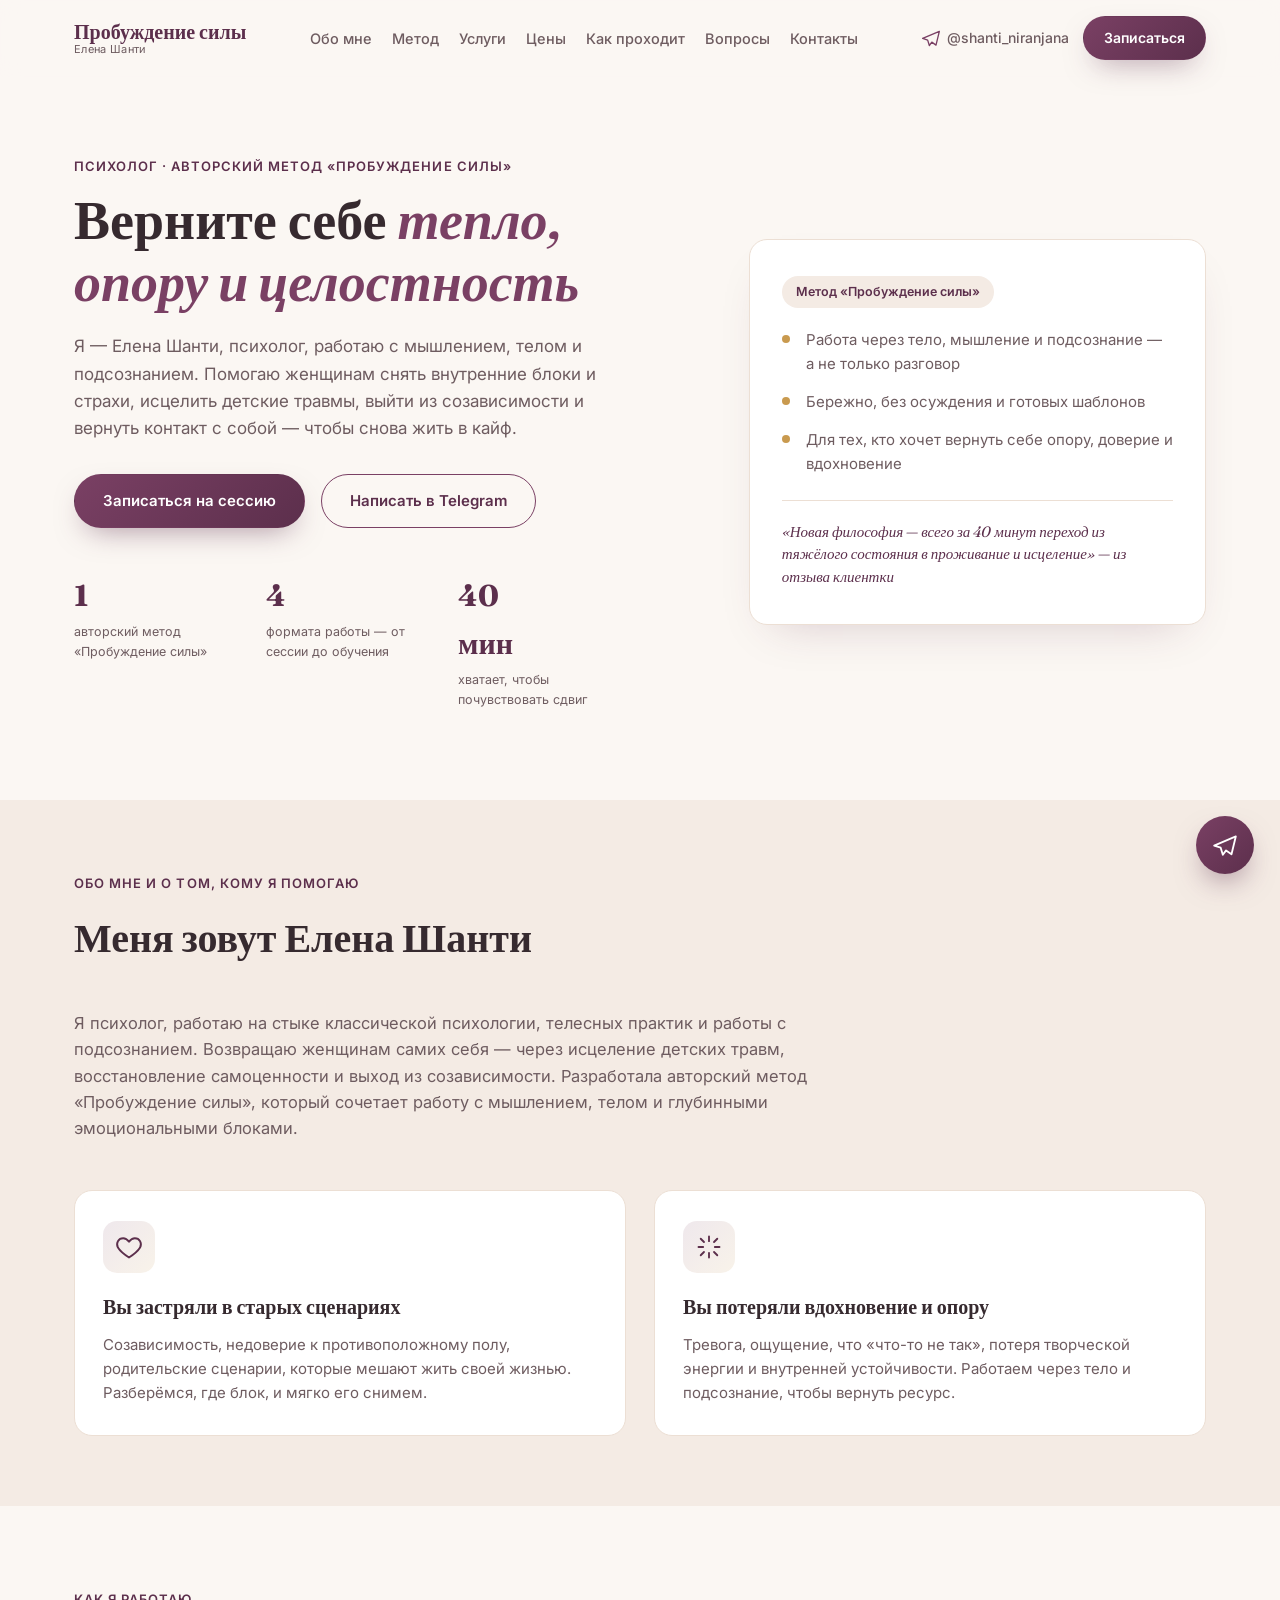
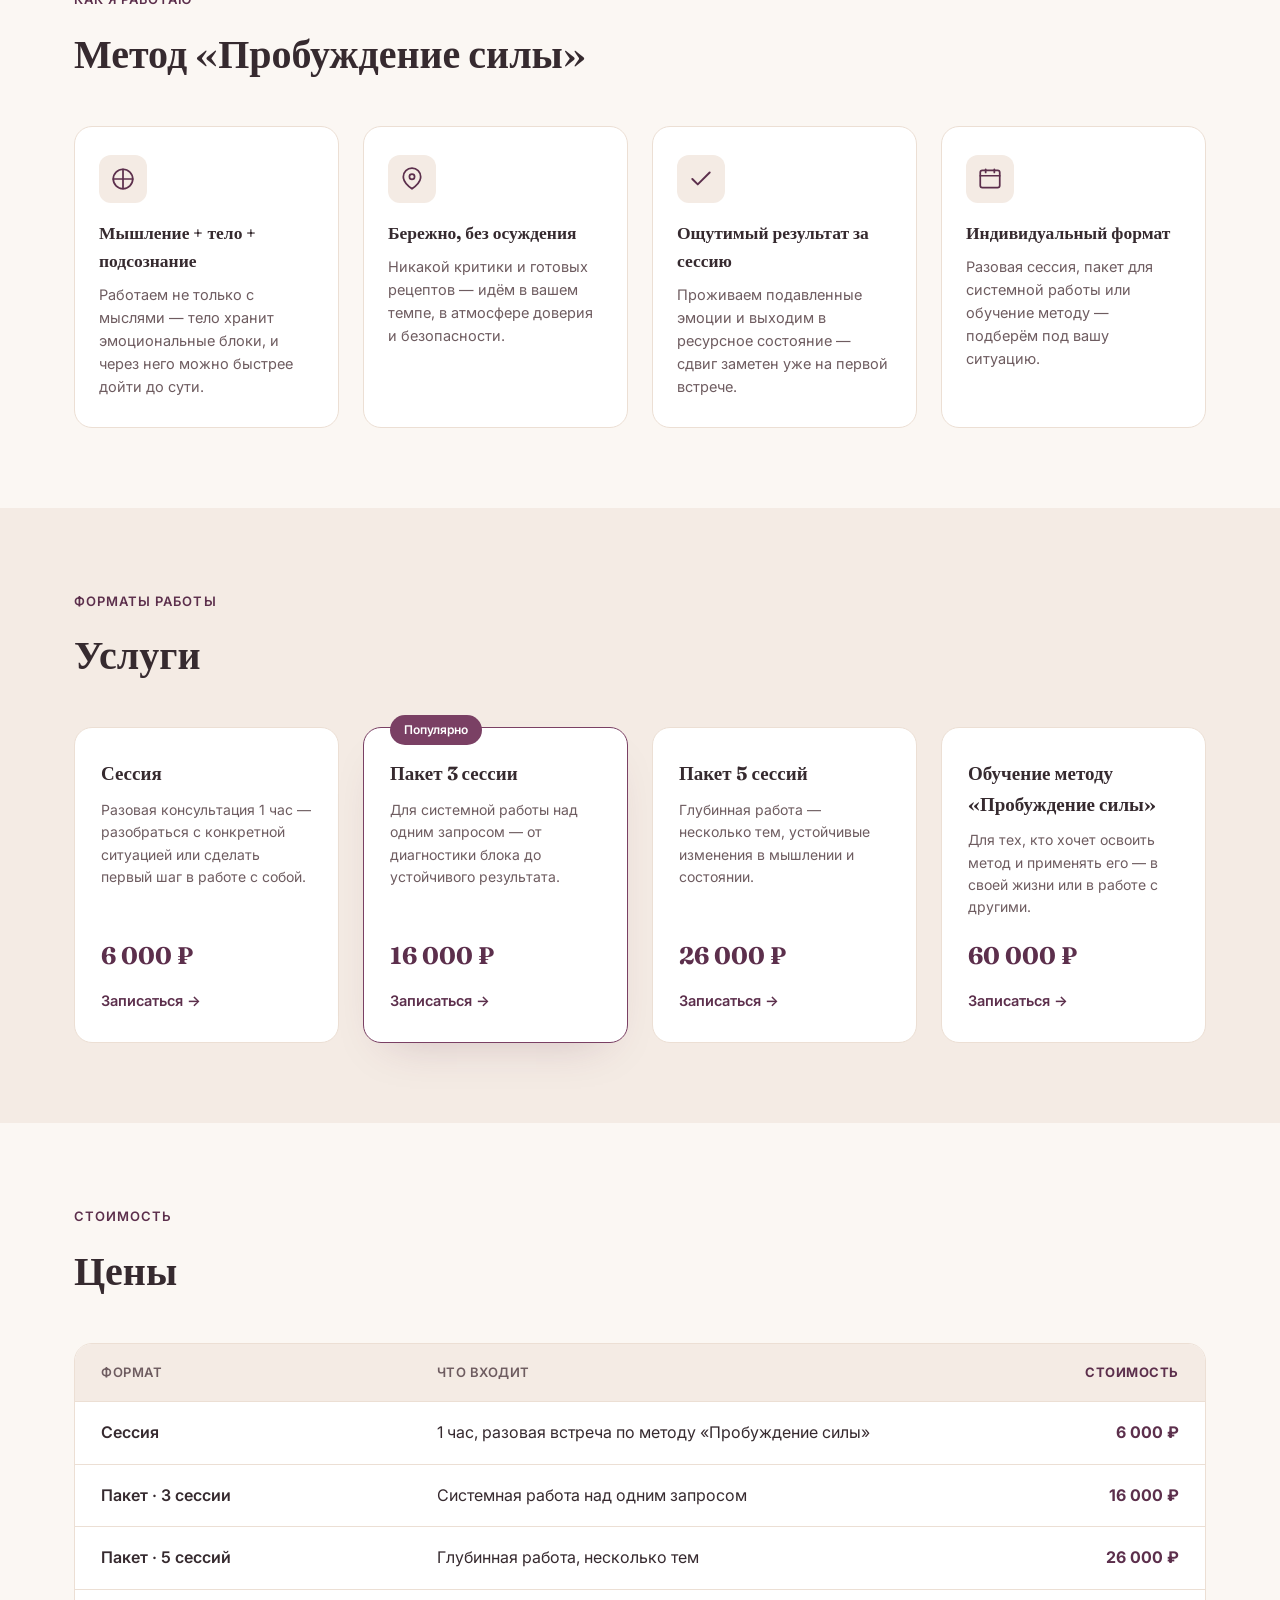
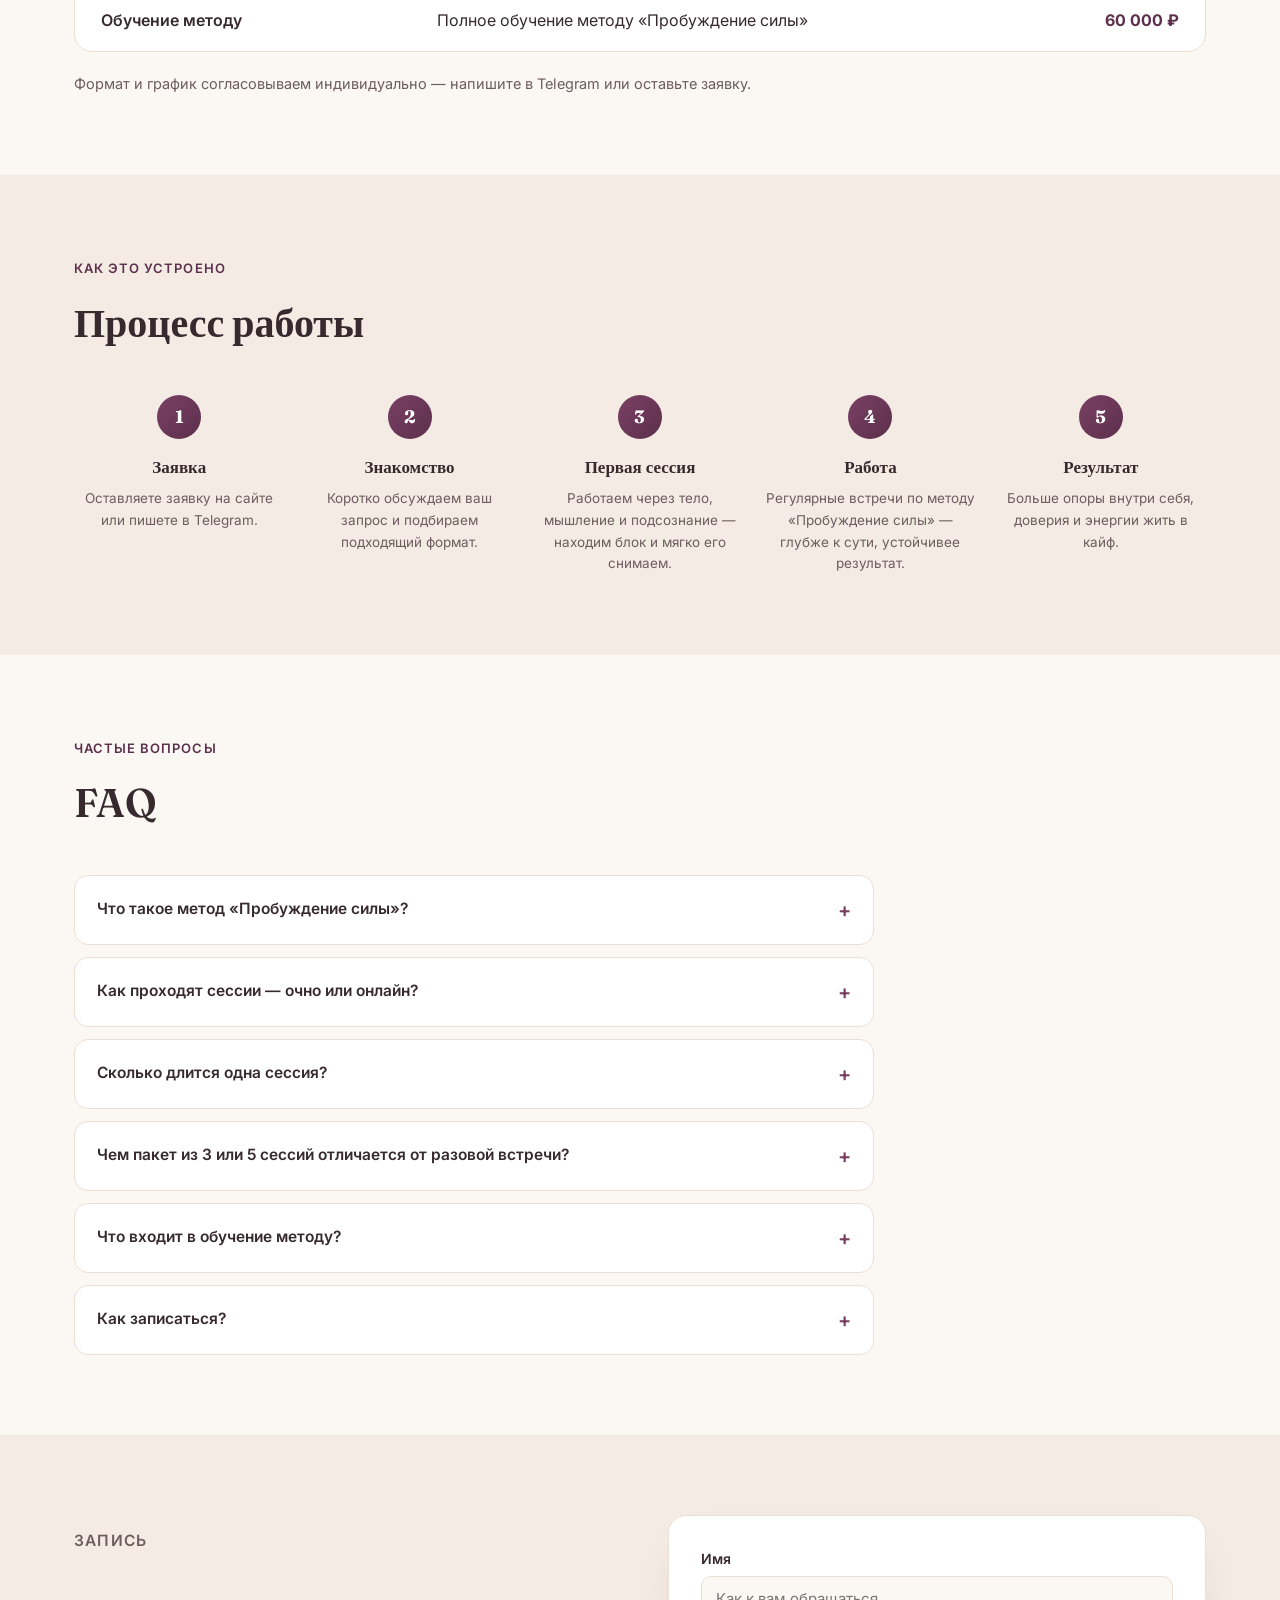
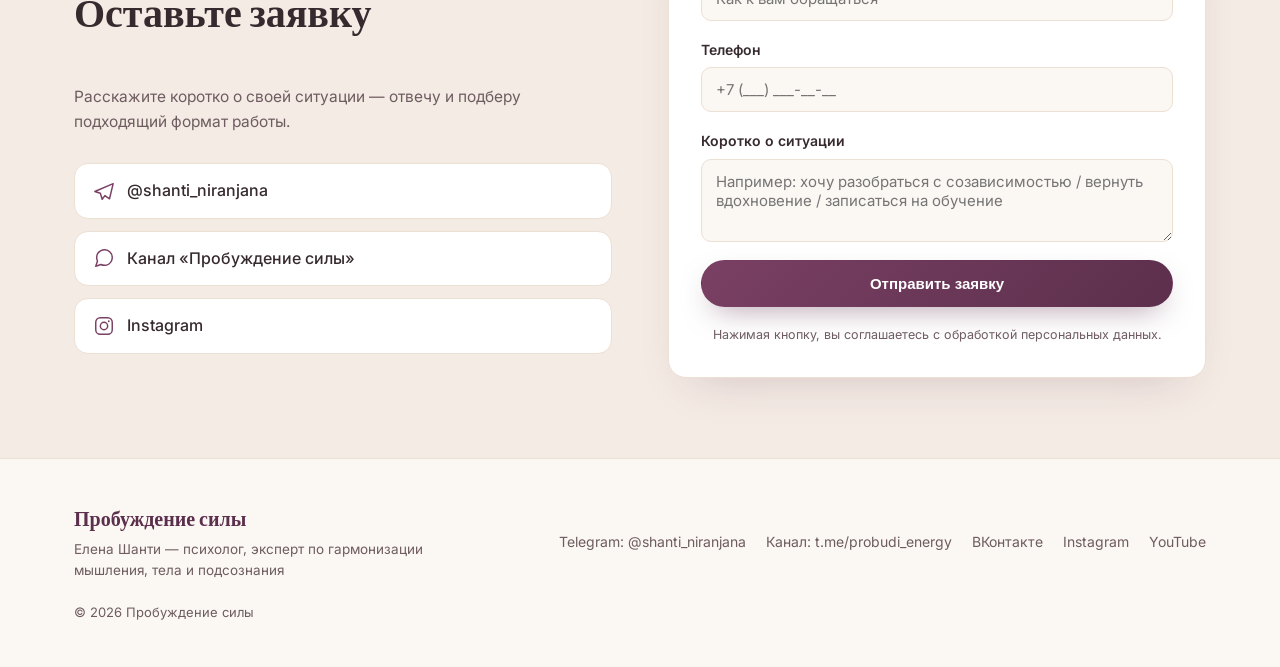
==== index.html @ c3d5b265 "init: landing for Пробуждение силы (Елена Шанти)" ====
<!DOCTYPE html>
<html lang="ru">
<head>
<meta charset="UTF-8">
<meta name="viewport" content="width=device-width, initial-scale=1.0">
<title>Пробуждение силы — Елена Шанти | Психолог</title>
<meta name="description" content="Елена Шанти — психолог, эксперт по гармонизации мышления, тела и подсознания. Авторский метод «Пробуждение силы». Помогаю женщинам вернуть себя, снять внутренние блоки и жить в кайф.">
<link rel="preconnect" href="https://fonts.googleapis.com">
<link rel="preconnect" href="https://fonts.gstatic.com" crossorigin>
<link href="https://fonts.googleapis.com/css2?family=Fraunces:opsz,wght@9..144,500;9..144,600;9..144,700&family=Inter:wght@400;500;600;700;800&display=swap" rel="stylesheet">
<link rel="stylesheet" href="styles.css">
</head>
<body>

<header class="header" id="header">
  <div class="container header__inner">
    <a href="#top" class="logo">
      <span class="logo__main">Пробуждение силы</span>
      <span class="logo__suffix">Елена Шанти</span>
    </a>
    <nav class="nav" id="nav">
      <a href="#about">Обо мне</a>
      <a href="#method">Метод</a>
      <a href="#services">Услуги</a>
      <a href="#price">Цены</a>
      <a href="#process">Как проходит</a>
      <a href="#faq">Вопросы</a>
      <a href="#contact">Контакты</a>
    </nav>
    <div class="header__actions">
      <a href="https://t.me/shanti_niranjana" target="_blank" rel="noopener" class="header__tg">
        <svg width="20" height="20" viewBox="0 0 24 24" fill="none"><path d="M22 4L2 12.5l6 2 2 6.5 3-4 5 3.5L22 4z" stroke="currentColor" stroke-width="1.6" stroke-linejoin="round"/></svg>
        <span>@shanti_niranjana</span>
      </a>
      <a href="#form" class="btn btn--primary btn--sm">Записаться</a>
    </div>
    <button class="burger" id="burger" aria-label="Меню">
      <span></span><span></span><span></span>
    </button>
  </div>
</header>

<main id="top">

  <!-- HERO -->
  <section class="hero">
    <div class="container hero__inner">
      <div class="hero__content">
        <p class="eyebrow">Психолог · авторский метод «Пробуждение силы»</p>
        <h1>Верните себе <span>тепло, опору и целостность</span></h1>
        <p class="hero__lead">Я — Елена Шанти, психолог, работаю с мышлением, телом и подсознанием. Помогаю женщинам снять внутренние блоки и страхи, исцелить детские травмы, выйти из созависимости и вернуть контакт с собой — чтобы снова жить в кайф.</p>
        <div class="hero__cta">
          <a href="#form" class="btn btn--primary">Записаться на сессию</a>
          <a href="https://t.me/shanti_niranjana" target="_blank" rel="noopener" class="btn btn--ghost">Написать в Telegram</a>
        </div>
        <div class="hero__stats">
          <div class="stat">
            <span class="stat__num">1</span>
            <span class="stat__label">авторский метод «Пробуждение силы»</span>
          </div>
          <div class="stat">
            <span class="stat__num" data-target="4">0</span>
            <span class="stat__label">формата работы — от сессии до обучения</span>
          </div>
          <div class="stat">
            <span class="stat__num">40</span><span class="stat__suffix"> мин</span>
            <span class="stat__label">хватает, чтобы почувствовать сдвиг</span>
          </div>
        </div>
      </div>
      <div class="hero__card">
        <div class="hero__card-badge">Метод «Пробуждение силы»</div>
        <ul class="hero__card-list">
          <li>Работа через тело, мышление и подсознание — а не только разговор</li>
          <li>Бережно, без осуждения и готовых шаблонов</li>
          <li>Для тех, кто хочет вернуть себе опору, доверие и вдохновение</li>
        </ul>
        <div class="hero__card-quote">«Новая философия — всего за 40 минут переход из тяжёлого состояния в проживание и исцеление» — из отзыва клиентки</div>
      </div>
    </div>
  </section>

  <!-- ОБО МНЕ -->
  <section class="about" id="about">
    <div class="container">
      <p class="section-eyebrow">Обо мне и о том, кому я помогаю</p>
      <h2 class="section-title">Меня зовут Елена Шанти</h2>
      <p class="about__text">Я психолог, работаю на стыке классической психологии, телесных практик и работы с подсознанием. Возвращаю женщинам самих себя — через исцеление детских травм, восстановление самоценности и выход из созависимости. Разработала авторский метод «Пробуждение силы», который сочетает работу с мышлением, телом и глубинными эмоциональными блоками.</p>

      <div class="audience">
        <div class="audience__card">
          <div class="audience__icon">
            <svg width="28" height="28" viewBox="0 0 24 24" fill="none"><path d="M12 21s-7-4.35-9.5-8.5C.5 8.5 3 4.5 7 4.5c2 0 3.5 1 5 3 1.5-2 3-3 5-3 4 0 6.5 4 4.5 8-2.5 4.15-9.5 8.5-9.5 8.5z" stroke="currentColor" stroke-width="1.6" stroke-linejoin="round"/></svg>
          </div>
          <h3>Вы застряли в старых сценариях</h3>
          <p>Созависимость, недоверие к противоположному полу, родительские сценарии, которые мешают жить своей жизнью. Разберёмся, где блок, и мягко его снимем.</p>
        </div>
        <div class="audience__card">
          <div class="audience__icon">
            <svg width="28" height="28" viewBox="0 0 24 24" fill="none"><path d="M12 3v4M12 17v4M4.9 4.9l2.8 2.8M16.3 16.3l2.8 2.8M3 12h4M17 12h4M4.9 19.1l2.8-2.8M16.3 7.7l2.8-2.8" stroke="currentColor" stroke-width="1.6" stroke-linecap="round"/></svg>
          </div>
          <h3>Вы потеряли вдохновение и опору</h3>
          <p>Тревога, ощущение, что «что-то не так», потеря творческой энергии и внутренней устойчивости. Работаем через тело и подсознание, чтобы вернуть ресурс.</p>
        </div>
      </div>
    </div>
  </section>

  <!-- МЕТОД -->
  <section class="principles" id="method">
    <div class="container">
      <p class="section-eyebrow">Как я работаю</p>
      <h2 class="section-title">Метод «Пробуждение силы»</h2>
      <div class="grid-4">
        <div class="principle">
          <div class="principle__icon">
            <svg width="26" height="26" viewBox="0 0 24 24" fill="none"><path d="M12 3v18M3 12h18" stroke="currentColor" stroke-width="1.6" stroke-linecap="round"/><circle cx="12" cy="12" r="9" stroke="currentColor" stroke-width="1.6"/></svg>
          </div>
          <h3>Мышление + тело + подсознание</h3>
          <p>Работаем не только с мыслями — тело хранит эмоциональные блоки, и через него можно быстрее дойти до сути.</p>
        </div>
        <div class="principle">
          <div class="principle__icon">
            <svg width="26" height="26" viewBox="0 0 24 24" fill="none"><path d="M12 21c4.97-3.4 8-7.03 8-11a8 8 0 10-16 0c0 3.97 3.03 7.6 8 11z" stroke="currentColor" stroke-width="1.6" stroke-linejoin="round"/><circle cx="12" cy="10" r="2.4" stroke="currentColor" stroke-width="1.6"/></svg>
          </div>
          <h3>Бережно, без осуждения</h3>
          <p>Никакой критики и готовых рецептов — идём в вашем темпе, в атмосфере доверия и безопасности.</p>
        </div>
        <div class="principle">
          <div class="principle__icon">
            <svg width="26" height="26" viewBox="0 0 24 24" fill="none"><path d="M4 12l5 5L20 6" stroke="currentColor" stroke-width="1.8" stroke-linecap="round" stroke-linejoin="round"/></svg>
          </div>
          <h3>Ощутимый результат за сессию</h3>
          <p>Проживаем подавленные эмоции и выходим в ресурсное состояние — сдвиг заметен уже на первой встрече.</p>
        </div>
        <div class="principle">
          <div class="principle__icon">
            <svg width="26" height="26" viewBox="0 0 24 24" fill="none"><rect x="3" y="4" width="18" height="16" rx="2" stroke="currentColor" stroke-width="1.6"/><path d="M3 9h18M8 3v3M16 3v3" stroke="currentColor" stroke-width="1.6" stroke-linecap="round"/></svg>
          </div>
          <h3>Индивидуальный формат</h3>
          <p>Разовая сессия, пакет для системной работы или обучение методу — подберём под вашу ситуацию.</p>
        </div>
      </div>
    </div>
  </section>

  <!-- УСЛУГИ -->
  <section class="services" id="services">
    <div class="container">
      <p class="section-eyebrow">Форматы работы</p>
      <h2 class="section-title">Услуги</h2>
      <div class="grid-4">
        <div class="service">
          <h3>Сессия</h3>
          <p>Разовая консультация 1 час — разобраться с конкретной ситуацией или сделать первый шаг в работе с собой.</p>
          <div class="service__price">6 000 ₽</div>
          <a href="#form" class="service__link">Записаться →</a>
        </div>
        <div class="service service--accent">
          <span class="service__badge">Популярно</span>
          <h3>Пакет 3 сессии</h3>
          <p>Для системной работы над одним запросом — от диагностики блока до устойчивого результата.</p>
          <div class="service__price">16 000 ₽</div>
          <a href="#form" class="service__link">Записаться →</a>
        </div>
        <div class="service">
          <h3>Пакет 5 сессий</h3>
          <p>Глубинная работа — несколько тем, устойчивые изменения в мышлении и состоянии.</p>
          <div class="service__price">26 000 ₽</div>
          <a href="#form" class="service__link">Записаться →</a>
        </div>
        <div class="service">
          <h3>Обучение методу «Пробуждение силы»</h3>
          <p>Для тех, кто хочет освоить метод и применять его — в своей жизни или в работе с другими.</p>
          <div class="service__price">60 000 ₽</div>
          <a href="#form" class="service__link">Записаться →</a>
        </div>
      </div>
    </div>
  </section>

  <!-- ПРАЙС -->
  <section class="price" id="price">
    <div class="container">
      <p class="section-eyebrow">Стоимость</p>
      <h2 class="section-title">Цены</h2>
      <div class="price__table">
        <div class="price__row price__row--head">
          <span>Формат</span><span>Что входит</span><span>Стоимость</span>
        </div>
        <div class="price__row">
          <span>Сессия</span><span>1 час, разовая встреча по методу «Пробуждение силы»</span><span>6 000 ₽</span>
        </div>
        <div class="price__row">
          <span>Пакет · 3 сессии</span><span>Системная работа над одним запросом</span><span>16 000 ₽</span>
        </div>
        <div class="price__row">
          <span>Пакет · 5 сессий</span><span>Глубинная работа, несколько тем</span><span>26 000 ₽</span>
        </div>
        <div class="price__row">
          <span>Обучение методу</span><span>Полное обучение методу «Пробуждение силы»</span><span>60 000 ₽</span>
        </div>
      </div>
      <p class="price__note">Формат и график согласовываем индивидуально — напишите в Telegram или оставьте заявку.</p>
    </div>
  </section>

  <!-- ПРОЦЕСС -->
  <section class="process" id="process">
    <div class="container">
      <p class="section-eyebrow">Как это устроено</p>
      <h2 class="section-title">Процесс работы</h2>
      <div class="steps">
        <div class="step">
          <div class="step__num">1</div>
          <h3>Заявка</h3>
          <p>Оставляете заявку на сайте или пишете в Telegram.</p>
        </div>
        <div class="step">
          <div class="step__num">2</div>
          <h3>Знакомство</h3>
          <p>Коротко обсуждаем ваш запрос и подбираем подходящий формат.</p>
        </div>
        <div class="step">
          <div class="step__num">3</div>
          <h3>Первая сессия</h3>
          <p>Работаем через тело, мышление и подсознание — находим блок и мягко его снимаем.</p>
        </div>
        <div class="step">
          <div class="step__num">4</div>
          <h3>Работа</h3>
          <p>Регулярные встречи по методу «Пробуждение силы» — глубже к сути, устойчивее результат.</p>
        </div>
        <div class="step">
          <div class="step__num">5</div>
          <h3>Результат</h3>
          <p>Больше опоры внутри себя, доверия и энергии жить в кайф.</p>
        </div>
      </div>
    </div>
  </section>

  <!-- FAQ -->
  <section class="faq" id="faq">
    <div class="container">
      <p class="section-eyebrow">Частые вопросы</p>
      <h2 class="section-title">FAQ</h2>
      <div class="faq__list">
        <details class="faq__item">
          <summary>Что такое метод «Пробуждение силы»?</summary>
          <p>Авторский метод работы с мышлением, телом и подсознанием: мы находим эмоциональный блок, проживаем его через телесные ощущения и выходим в ресурсное состояние. Подробнее — в Telegram-канале t.me/probudi_energy.</p>
        </details>
        <details class="faq__item">
          <summary>Как проходят сессии — очно или онлайн?</summary>
          <p>Формат обсуждаем индивидуально при записи — напишите в Telegram, подберём удобный вариант.</p>
        </details>
        <details class="faq__item">
          <summary>Сколько длится одна сессия?</summary>
          <p>Стандартная сессия — 1 час, точные детали уточняются при записи.</p>
        </details>
        <details class="faq__item">
          <summary>Чем пакет из 3 или 5 сессий отличается от разовой встречи?</summary>
          <p>Пакет — это системная работа над запросом: одной сессии часто хватает на первый сдвиг, а пакет даёт устойчивый и глубокий результат.</p>
        </details>
        <details class="faq__item">
          <summary>Что входит в обучение методу?</summary>
          <p>Полное обучение методу «Пробуждение силы» — для тех, кто хочет применять его в своей жизни или в работе с другими. Подробности и даты старта уточняйте в Telegram.</p>
        </details>
        <details class="faq__item">
          <summary>Как записаться?</summary>
          <p>Оставьте заявку в форме ниже или напишите напрямую в Telegram — @shanti_niranjana.</p>
        </details>
      </div>
    </div>
  </section>

  <!-- ФОРМА -->
  <section class="form-section" id="form">
    <div class="container form-section__inner">
      <div class="form-section__text">
        <p class="section-eyebrow">Запись</p>
        <h2 class="section-title">Оставьте заявку</h2>
        <p>Расскажите коротко о своей ситуации — отвечу и подберу подходящий формат работы.</p>
        <div class="form-section__contacts">
          <a href="https://t.me/shanti_niranjana" target="_blank" rel="noopener" class="contact-card">
            <svg width="22" height="22" viewBox="0 0 24 24" fill="none"><path d="M22 4L2 12.5l6 2 2 6.5 3-4 5 3.5L22 4z" stroke="currentColor" stroke-width="1.6" stroke-linejoin="round"/></svg>
            <span>@shanti_niranjana</span>
          </a>
          <a href="https://t.me/probudi_energy" target="_blank" rel="noopener" class="contact-card">
            <svg width="22" height="22" viewBox="0 0 24 24" fill="none"><path d="M21 11.5a8.38 8.38 0 01-.9 3.8 8.5 8.5 0 01-7.6 4.7 8.38 8.38 0 01-3.8-.9L3 21l1.9-5.7a8.38 8.38 0 01-.9-3.8 8.5 8.5 0 014.7-7.6 8.38 8.38 0 013.8-.9h.5a8.48 8.48 0 018 8v.5z" stroke="currentColor" stroke-width="1.6" stroke-linejoin="round"/></svg>
            <span>Канал «Пробуждение силы»</span>
          </a>
          <a href="https://instagram.com/shanti_niranjana" target="_blank" rel="noopener" class="contact-card">
            <svg width="22" height="22" viewBox="0 0 24 24" fill="none"><rect x="3" y="3" width="18" height="18" rx="5" stroke="currentColor" stroke-width="1.6"/><circle cx="12" cy="12" r="4" stroke="currentColor" stroke-width="1.6"/><circle cx="17.2" cy="6.8" r="1" fill="currentColor"/></svg>
            <span>Instagram</span>
          </a>
        </div>
      </div>
      <form class="form" id="leadForm">
        <input type="text" name="_gotcha" style="display:none" tabindex="-1" autocomplete="off">
        <label>
          <span>Имя</span>
          <input type="text" name="name" placeholder="Как к вам обращаться" required>
        </label>
        <label>
          <span>Телефон</span>
          <input type="tel" name="phone" placeholder="+7 (___) ___-__-__" required>
        </label>
        <label>
          <span>Коротко о ситуации</span>
          <textarea name="comment" rows="3" placeholder="Например: хочу разобраться с созависимостью / вернуть вдохновение / записаться на обучение"></textarea>
        </label>
        <button type="submit" class="btn btn--primary btn--block">Отправить заявку</button>
        <p class="form__hint">Нажимая кнопку, вы соглашаетесь с обработкой персональных данных.</p>
      </form>
    </div>
  </section>

</main>

<footer class="footer" id="contact">
  <div class="container footer__inner">
    <div class="footer__brand">
      <span class="logo__main">Пробуждение силы</span>
      <p>Елена Шанти — психолог, эксперт по гармонизации мышления, тела и подсознания</p>
    </div>
    <div class="footer__links">
      <a href="https://t.me/shanti_niranjana" target="_blank" rel="noopener">Telegram: @shanti_niranjana</a>
      <a href="https://t.me/probudi_energy" target="_blank" rel="noopener">Канал: t.me/probudi_energy</a>
      <a href="https://vk.ru/club232272484" target="_blank" rel="noopener">ВКонтакте</a>
      <a href="https://instagram.com/shanti_niranjana" target="_blank" rel="noopener">Instagram</a>
      <a href="https://youtube.com/@shanti_niranjana" target="_blank" rel="noopener">YouTube</a>
    </div>
    <div class="footer__copy">
      <span>© <span id="year"></span> Пробуждение силы</span>
    </div>
  </div>
</footer>

<a href="https://t.me/shanti_niranjana" target="_blank" rel="noopener" class="fab" aria-label="Написать в Telegram">
  <svg width="26" height="26" viewBox="0 0 24 24" fill="none"><path d="M22 4L2 12.5l6 2 2 6.5 3-4 5 3.5L22 4z" stroke="currentColor" stroke-width="1.7" stroke-linejoin="round"/></svg>
</a>

<script src="script.js"></script>
</body>
</html>
---- styles.css ----
:root {
  --bg: #fbf7f3;
  --bg-alt: #f4ebe4;
  --surface: #ffffff;
  --ink: #362a2f;
  --ink-soft: #6e5c60;
  --accent: #7a4064;
  --accent-dark: #5c2f4c;
  --gold: #c99a4f;
  --border: #ecdfd4;
  --shadow: 0 20px 45px -25px rgba(90, 40, 70, 0.25);
  --radius: 18px;
  --font-head: 'Fraunces', serif;
  --font-body: 'Inter', sans-serif;
}

* { box-sizing: border-box; margin: 0; padding: 0; }
html { scroll-behavior: smooth; }
body {
  font-family: var(--font-body);
  background: var(--bg);
  color: var(--ink);
  line-height: 1.6;
  -webkit-font-smoothing: antialiased;
}
img { max-width: 100%; display: block; }
a { color: inherit; text-decoration: none; }
ul { list-style: none; }

.container { max-width: 1180px; margin: 0 auto; padding: 0 24px; }

.section-eyebrow, .eyebrow {
  display: inline-block;
  font-size: 13px;
  font-weight: 600;
  letter-spacing: 0.08em;
  text-transform: uppercase;
  color: var(--accent-dark);
  margin-bottom: 12px;
}
.section-title {
  font-family: var(--font-head);
  font-size: clamp(28px, 3.4vw, 40px);
  font-weight: 600;
  margin-bottom: 40px;
  color: var(--ink);
}

.btn {
  display: inline-flex;
  align-items: center;
  justify-content: center;
  gap: 8px;
  padding: 14px 28px;
  border-radius: 999px;
  font-weight: 600;
  font-size: 15px;
  border: 1.5px solid transparent;
  cursor: pointer;
  transition: transform 0.2s ease, box-shadow 0.2s ease, background 0.2s ease;
  white-space: nowrap;
}
.btn--primary {
  background: linear-gradient(135deg, var(--accent), var(--accent-dark));
  color: #fff;
  box-shadow: 0 12px 30px -12px rgba(92, 47, 76, 0.55);
}
.btn--primary:hover { transform: translateY(-2px); box-shadow: 0 16px 36px -12px rgba(92, 47, 76, 0.6); }
.btn--ghost {
  background: transparent;
  border-color: var(--accent);
  color: var(--accent-dark);
}
.btn--ghost:hover { background: rgba(122, 64, 100, 0.08); }
.btn--sm { padding: 10px 20px; font-size: 14px; }
.btn--block { width: 100%; }

/* HEADER */
.header {
  position: sticky;
  top: 0;
  z-index: 100;
  background: rgba(251, 247, 243, 0.9);
  backdrop-filter: blur(10px);
  border-bottom: 1px solid transparent;
  transition: border-color 0.2s ease, box-shadow 0.2s ease;
}
.header.scrolled { border-color: var(--border); box-shadow: 0 8px 24px -20px rgba(90,40,70,0.3); }
.header__inner {
  display: flex;
  align-items: center;
  justify-content: space-between;
  gap: 24px;
  min-width: 0;
  padding: 16px 24px;
}
.logo { display: flex; flex-direction: column; line-height: 1.1; flex-shrink: 0; }
.logo__main { font-family: var(--font-head); font-weight: 600; font-size: 20px; color: var(--accent-dark); }
.logo__suffix { font-size: 11px; color: var(--ink-soft); letter-spacing: 0.03em; }

.nav { display: flex; gap: 20px; flex-wrap: wrap; }
.nav a { font-size: 14.5px; font-weight: 500; color: var(--ink-soft); white-space: nowrap; transition: color 0.2s ease; }
.nav a:hover { color: var(--accent-dark); }

.header__actions { display: flex; align-items: center; gap: 14px; flex-shrink: 0; }
.header__tg { display: flex; align-items: center; gap: 6px; font-size: 14px; font-weight: 500; color: var(--ink-soft); }
.header__tg svg { color: var(--accent); }
.header__tg:hover { color: var(--accent-dark); }

.burger { display: none; flex-direction: column; justify-content: center; gap: 5px; width: 36px; height: 36px; background: none; border: none; cursor: pointer; }
.burger span { display: block; height: 2px; width: 100%; background: var(--ink); border-radius: 2px; transition: 0.25s ease; }
.burger.is-open span:nth-child(1) { transform: translateY(7px) rotate(45deg); }
.burger.is-open span:nth-child(2) { opacity: 0; }
.burger.is-open span:nth-child(3) { transform: translateY(-7px) rotate(-45deg); }

/* HERO */
.hero { padding: 76px 0 90px; overflow: hidden; }
.hero__inner {
  display: grid;
  grid-template-columns: 1.15fr 0.85fr;
  gap: 56px;
  align-items: center;
}
.hero h1 {
  font-family: var(--font-head);
  font-size: clamp(34px, 4.6vw, 54px);
  font-weight: 600;
  line-height: 1.15;
  margin-bottom: 20px;
  color: var(--ink);
}
.hero h1 span { color: var(--accent); font-style: italic; }
.hero__lead { font-size: 17px; color: var(--ink-soft); max-width: 560px; margin-bottom: 32px; }
.hero__cta { display: flex; gap: 16px; flex-wrap: wrap; margin-bottom: 44px; }

.hero__stats { display: flex; gap: 32px; flex-wrap: wrap; }
.stat { display: flex; flex-direction: column; max-width: 160px; }
.stat__num, .stat__suffix { font-family: var(--font-head); font-size: 30px; font-weight: 700; color: var(--accent-dark); display: inline; }
.stat__label { font-size: 12.5px; color: var(--ink-soft); margin-top: 2px; }

.hero__card {
  background: var(--surface);
  border-radius: var(--radius);
  padding: 36px 32px;
  box-shadow: var(--shadow);
  border: 1px solid var(--border);
  position: relative;
}
.hero__card-badge {
  display: inline-block;
  background: var(--bg-alt);
  color: var(--accent-dark);
  font-size: 12.5px;
  font-weight: 600;
  padding: 6px 14px;
  border-radius: 999px;
  margin-bottom: 20px;
}
.hero__card-list { display: flex; flex-direction: column; gap: 14px; margin-bottom: 24px; }
.hero__card-list li {
  position: relative;
  padding-left: 24px;
  font-size: 15px;
  color: var(--ink-soft);
}
.hero__card-list li::before {
  content: "";
  position: absolute;
  left: 0; top: 7px;
  width: 8px; height: 8px;
  border-radius: 50%;
  background: var(--gold);
}
.hero__card-quote {
  font-family: var(--font-head);
  font-style: italic;
  font-size: 15px;
  color: var(--accent-dark);
  border-top: 1px solid var(--border);
  padding-top: 20px;
  line-height: 1.5;
}

/* ABOUT */
.about { padding: 70px 0; background: var(--bg-alt); }
.about__text { font-size: 16.5px; color: var(--ink-soft); max-width: 780px; margin-bottom: 48px; }
.audience { display: grid; grid-template-columns: 1fr 1fr; gap: 28px; }
.audience__card {
  background: var(--surface);
  border-radius: var(--radius);
  padding: 30px 28px;
  border: 1px solid var(--border);
}
.audience__icon {
  width: 52px; height: 52px;
  border-radius: 14px;
  background: linear-gradient(135deg, rgba(122,64,100,0.12), rgba(201,154,79,0.12));
  color: var(--accent-dark);
  display: flex; align-items: center; justify-content: center;
  margin-bottom: 18px;
}
.audience__card h3 { font-family: var(--font-head); font-size: 20px; margin-bottom: 10px; }
.audience__card p { font-size: 15px; color: var(--ink-soft); }

/* PRINCIPLES */
.principles { padding: 80px 0; }
.grid-4 { display: grid; grid-template-columns: repeat(4, 1fr); gap: 24px; }
.principle {
  background: var(--surface);
  border: 1px solid var(--border);
  border-radius: var(--radius);
  padding: 28px 24px;
}
.principle__icon {
  width: 48px; height: 48px;
  border-radius: 12px;
  background: var(--bg-alt);
  color: var(--accent-dark);
  display: flex; align-items: center; justify-content: center;
  margin-bottom: 16px;
}
.principle h3 { font-family: var(--font-head); font-size: 17.5px; margin-bottom: 8px; }
.principle p { font-size: 14.5px; color: var(--ink-soft); }

/* SERVICES */
.services { padding: 80px 0; background: var(--bg-alt); }
.services .grid-4 { align-items: stretch; }
.service {
  background: var(--surface);
  border: 1px solid var(--border);
  border-radius: var(--radius);
  padding: 30px 26px;
  position: relative;
  display: flex;
  flex-direction: column;
}
.service--accent { border-color: var(--accent); box-shadow: var(--shadow); transform: translateY(-6px); }
.service__badge {
  position: absolute;
  top: -13px; left: 26px;
  background: var(--accent);
  color: #fff;
  font-size: 12px;
  font-weight: 600;
  padding: 5px 14px;
  border-radius: 999px;
}
.service h3 { font-family: var(--font-head); font-size: 19px; margin-bottom: 10px; }
.service p { font-size: 14px; color: var(--ink-soft); flex-grow: 1; margin-bottom: 18px; }
.service__price { font-family: var(--font-head); font-size: 24px; font-weight: 700; color: var(--accent-dark); margin-bottom: 14px; }
.service__link { font-size: 14.5px; font-weight: 600; color: var(--accent-dark); }
.service__link:hover { text-decoration: underline; }

/* PRICE */
.price { padding: 80px 0; }
.price__table { border: 1px solid var(--border); border-radius: var(--radius); overflow: hidden; background: var(--surface); }
.price__row {
  display: grid;
  grid-template-columns: 1.1fr 1.6fr 0.9fr;
  gap: 16px;
  padding: 18px 26px;
  border-bottom: 1px solid var(--border);
  align-items: center;
}
.price__row:last-child { border-bottom: none; }
.price__row--head {
  background: var(--bg-alt);
  font-size: 13px;
  font-weight: 600;
  text-transform: uppercase;
  letter-spacing: 0.04em;
  color: var(--ink-soft);
}
.price__row span:first-child { font-weight: 600; }
.price__row span:last-child { font-weight: 700; color: var(--accent-dark); text-align: right; }
.price__note { margin-top: 20px; font-size: 14.5px; color: var(--ink-soft); }

/* PROCESS */
.process { padding: 80px 0; background: var(--bg-alt); }
.steps { display: grid; grid-template-columns: repeat(5, 1fr); gap: 20px; }
.step { text-align: center; }
.step__num {
  width: 44px; height: 44px;
  border-radius: 50%;
  background: linear-gradient(135deg, var(--accent), var(--accent-dark));
  color: #fff;
  font-family: var(--font-head);
  font-weight: 700;
  font-size: 18px;
  display: flex; align-items: center; justify-content: center;
  margin: 0 auto 14px;
}
.step h3 { font-family: var(--font-head); font-size: 17px; margin-bottom: 8px; }
.step p { font-size: 13.5px; color: var(--ink-soft); }

/* FAQ */
.faq { padding: 80px 0; }
.faq__list { max-width: 800px; display: flex; flex-direction: column; gap: 12px; }
.faq__item {
  background: var(--surface);
  border: 1px solid var(--border);
  border-radius: 14px;
  padding: 18px 22px;
}
.faq__item summary {
  cursor: pointer;
  font-weight: 600;
  font-size: 15.5px;
  list-style: none;
  display: flex;
  justify-content: space-between;
  align-items: center;
  gap: 16px;
}
.faq__item summary::-webkit-details-marker { display: none; }
.faq__item summary::after { content: "+"; font-size: 20px; color: var(--accent); margin-left: 12px; flex-shrink: 0; }
.faq__item[open] summary::after { content: "\2212"; }
.faq__item p { margin-top: 12px; font-size: 14.5px; color: var(--ink-soft); }

/* FORM */
.form-section { padding: 80px 0; background: var(--bg-alt); }
.form-section__inner { display: grid; grid-template-columns: 1fr 1fr; gap: 56px; align-items: start; }
.form-section__text p { font-size: 15.5px; color: var(--ink-soft); margin: 14px 0 28px; }
.form-section__contacts { display: flex; flex-direction: column; gap: 12px; }
.contact-card {
  display: flex; align-items: center; gap: 12px;
  background: var(--surface);
  border: 1px solid var(--border);
  border-radius: 14px;
  padding: 14px 18px;
  font-weight: 500;
  transition: border-color 0.2s ease;
}
.contact-card svg { color: var(--accent); flex-shrink: 0; }
.contact-card:hover { border-color: var(--accent); }

.form {
  background: var(--surface);
  border: 1px solid var(--border);
  border-radius: var(--radius);
  padding: 32px;
  box-shadow: var(--shadow);
  display: flex;
  flex-direction: column;
  gap: 18px;
}
.form label { display: flex; flex-direction: column; gap: 6px; font-size: 14px; font-weight: 600; color: var(--ink); }
.form input, .form textarea {
  font-family: var(--font-body);
  border: 1.5px solid var(--border);
  border-radius: 10px;
  padding: 12px 14px;
  font-size: 15px;
  color: var(--ink);
  background: var(--bg);
  resize: vertical;
}
.form input:focus, .form textarea:focus { outline: none; border-color: var(--accent); }
.form__hint { font-size: 12.5px; color: var(--ink-soft); text-align: center; }

/* FOOTER */
.footer { padding: 44px 0; border-top: 1px solid var(--border); }
.footer__inner {
  display: flex;
  justify-content: space-between;
  align-items: center;
  flex-wrap: wrap;
  gap: 20px;
}
.footer__brand p { font-size: 13.5px; color: var(--ink-soft); margin-top: 4px; max-width: 380px; }
.footer__links { display: flex; gap: 20px; flex-wrap: wrap; }
.footer__links a { font-size: 14px; color: var(--ink-soft); }
.footer__links a:hover { color: var(--accent-dark); }
.footer__copy { font-size: 13px; color: var(--ink-soft); }

/* FAB */
.fab {
  position: fixed;
  bottom: 26px; right: 26px;
  width: 58px; height: 58px;
  border-radius: 50%;
  background: linear-gradient(135deg, var(--accent), var(--accent-dark));
  color: #fff;
  display: flex; align-items: center; justify-content: center;
  box-shadow: 0 14px 30px -10px rgba(92, 47, 76, 0.6);
  z-index: 90;
  transition: transform 0.2s ease;
}
.fab:hover { transform: scale(1.08); }

/* REVEAL */
.reveal { opacity: 0; transform: translateY(18px); transition: opacity 0.6s ease, transform 0.6s ease; }
.reveal.is-visible { opacity: 1; transform: translateY(0); }

/* BREAKPOINTS */
@media (max-width: 1180px) {
  .nav { gap: 14px; }
  .nav a { font-size: 13.5px; }
}
@media (max-width: 1100px) {
  .nav { display: none; }
  .burger { display: flex; }
  .nav.is-open {
    display: flex;
    flex-direction: column;
    position: absolute;
    top: 100%; left: 0; right: 0;
    background: var(--surface);
    padding: 20px 24px;
    border-bottom: 1px solid var(--border);
    gap: 16px;
  }
}
@media (max-width: 900px) {
  .hero__inner { grid-template-columns: 1fr; }
  .hero__card { order: -1; }
  .grid-4 { grid-template-columns: repeat(2, 1fr); }
  .audience { grid-template-columns: 1fr; }
  .steps { grid-template-columns: repeat(2, 1fr); }
  .form-section__inner { grid-template-columns: 1fr; }
  .price__row { grid-template-columns: 1fr; gap: 4px; }
  .price__row span:last-child { text-align: left; }
  .price__row--head { display: none; }
  .service--accent { transform: none; }
}
@media (max-width: 560px) {
  .header__tg span { display: none; }
  .hero__stats { gap: 22px; }
  .grid-4 { grid-template-columns: 1fr; }
}
@media (max-width: 380px) {
  .logo__suffix { display: none; }
}
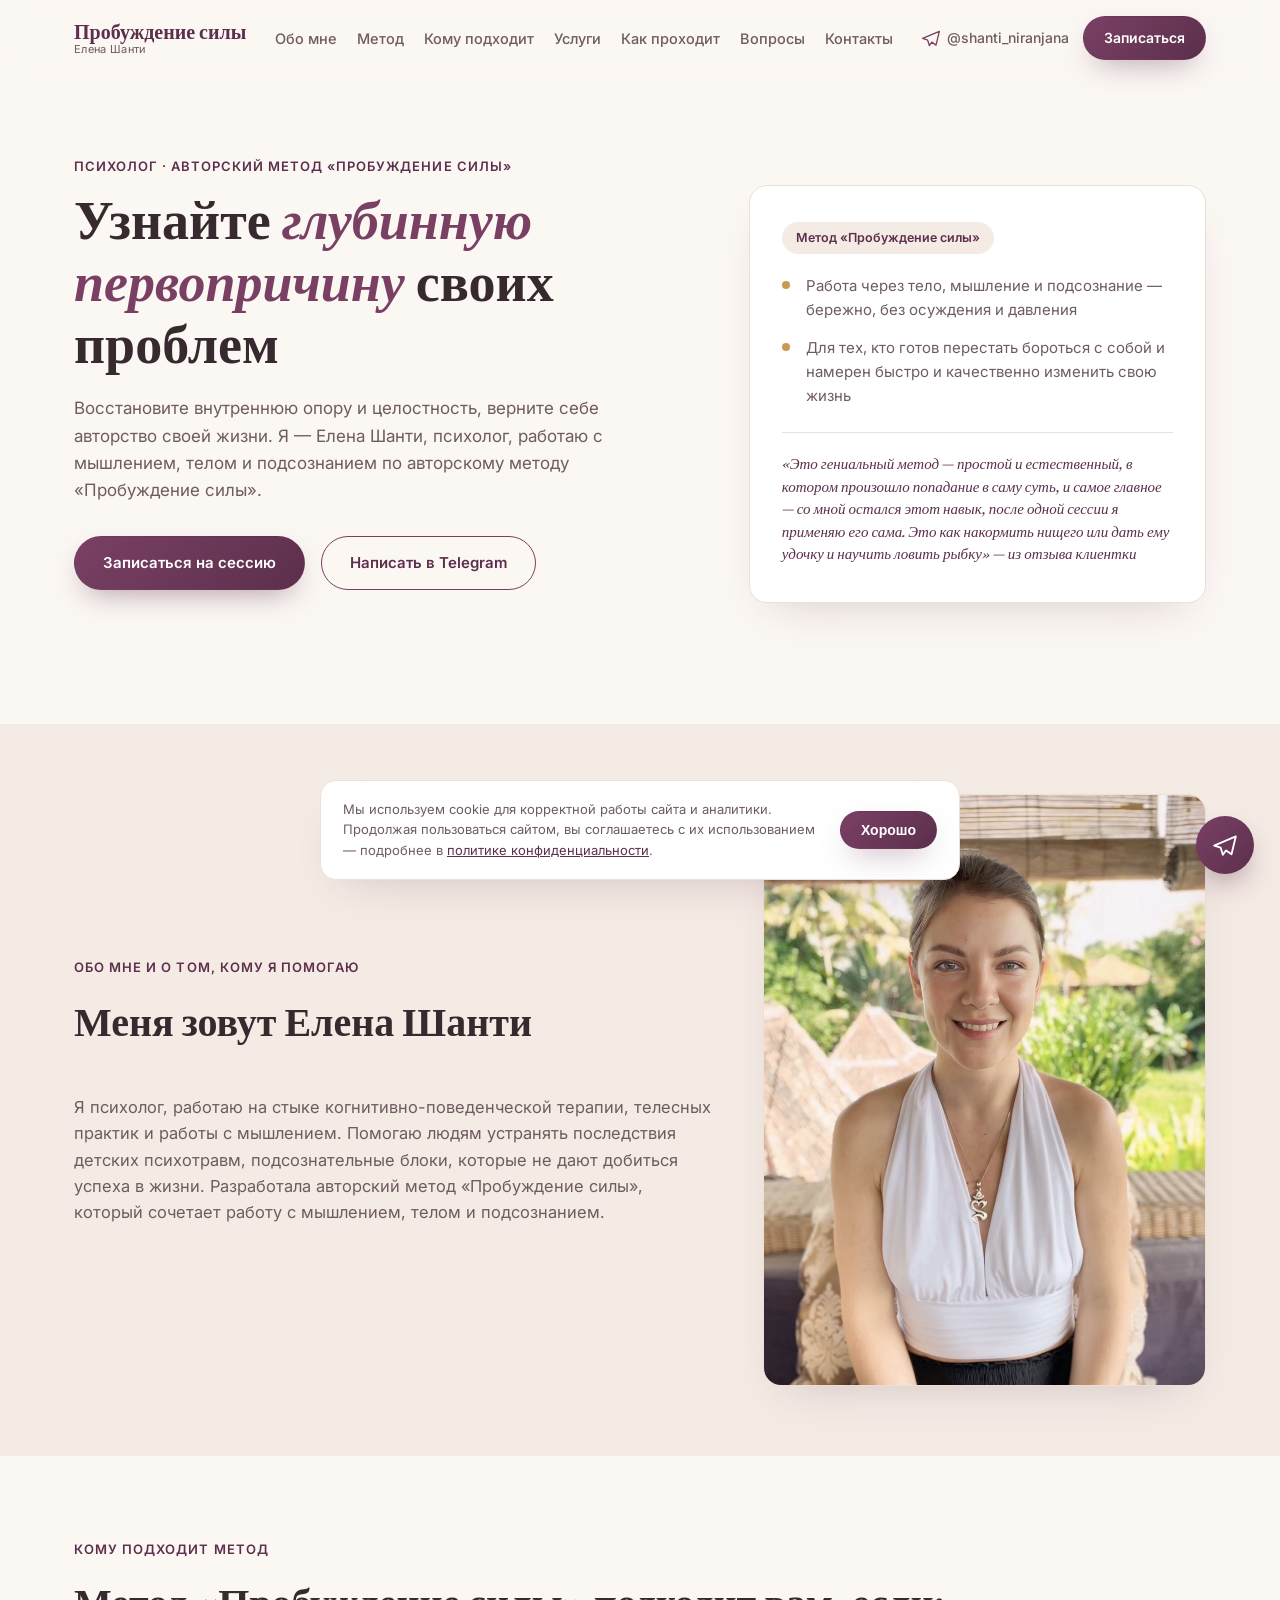
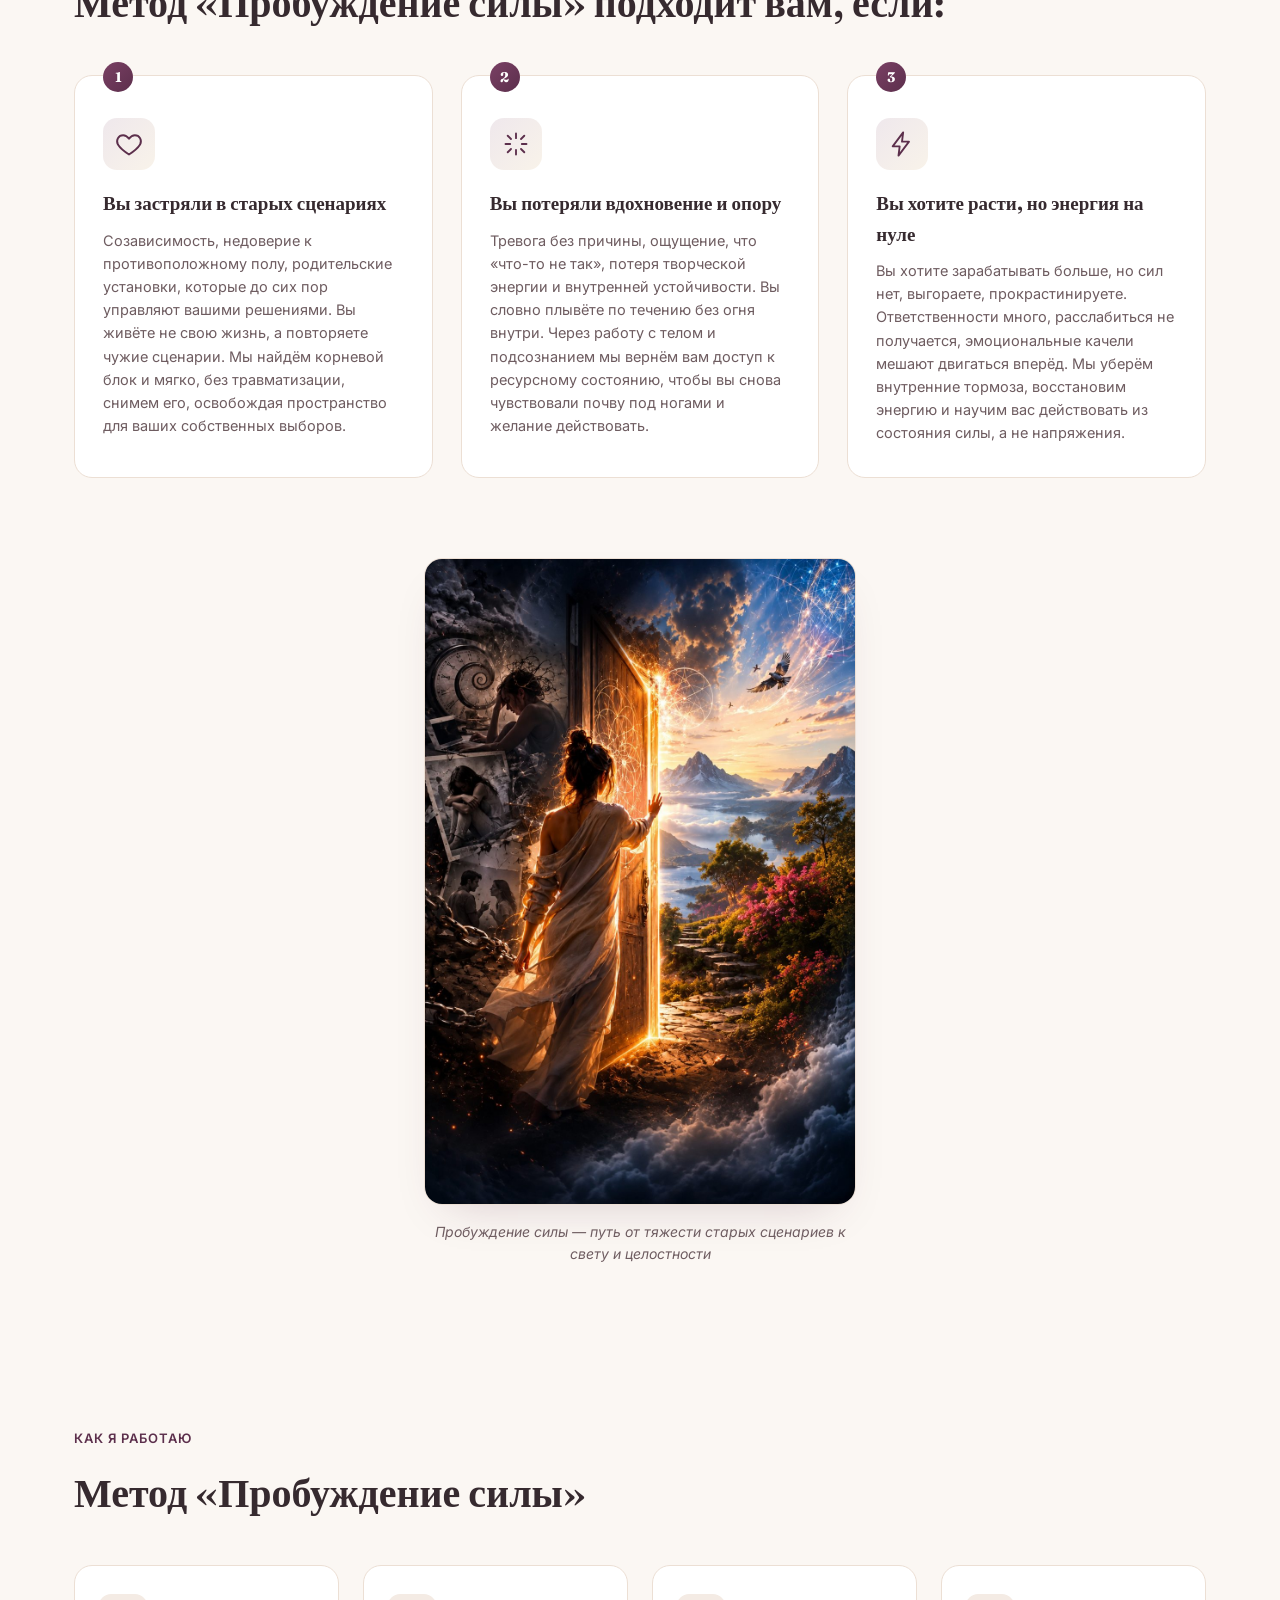
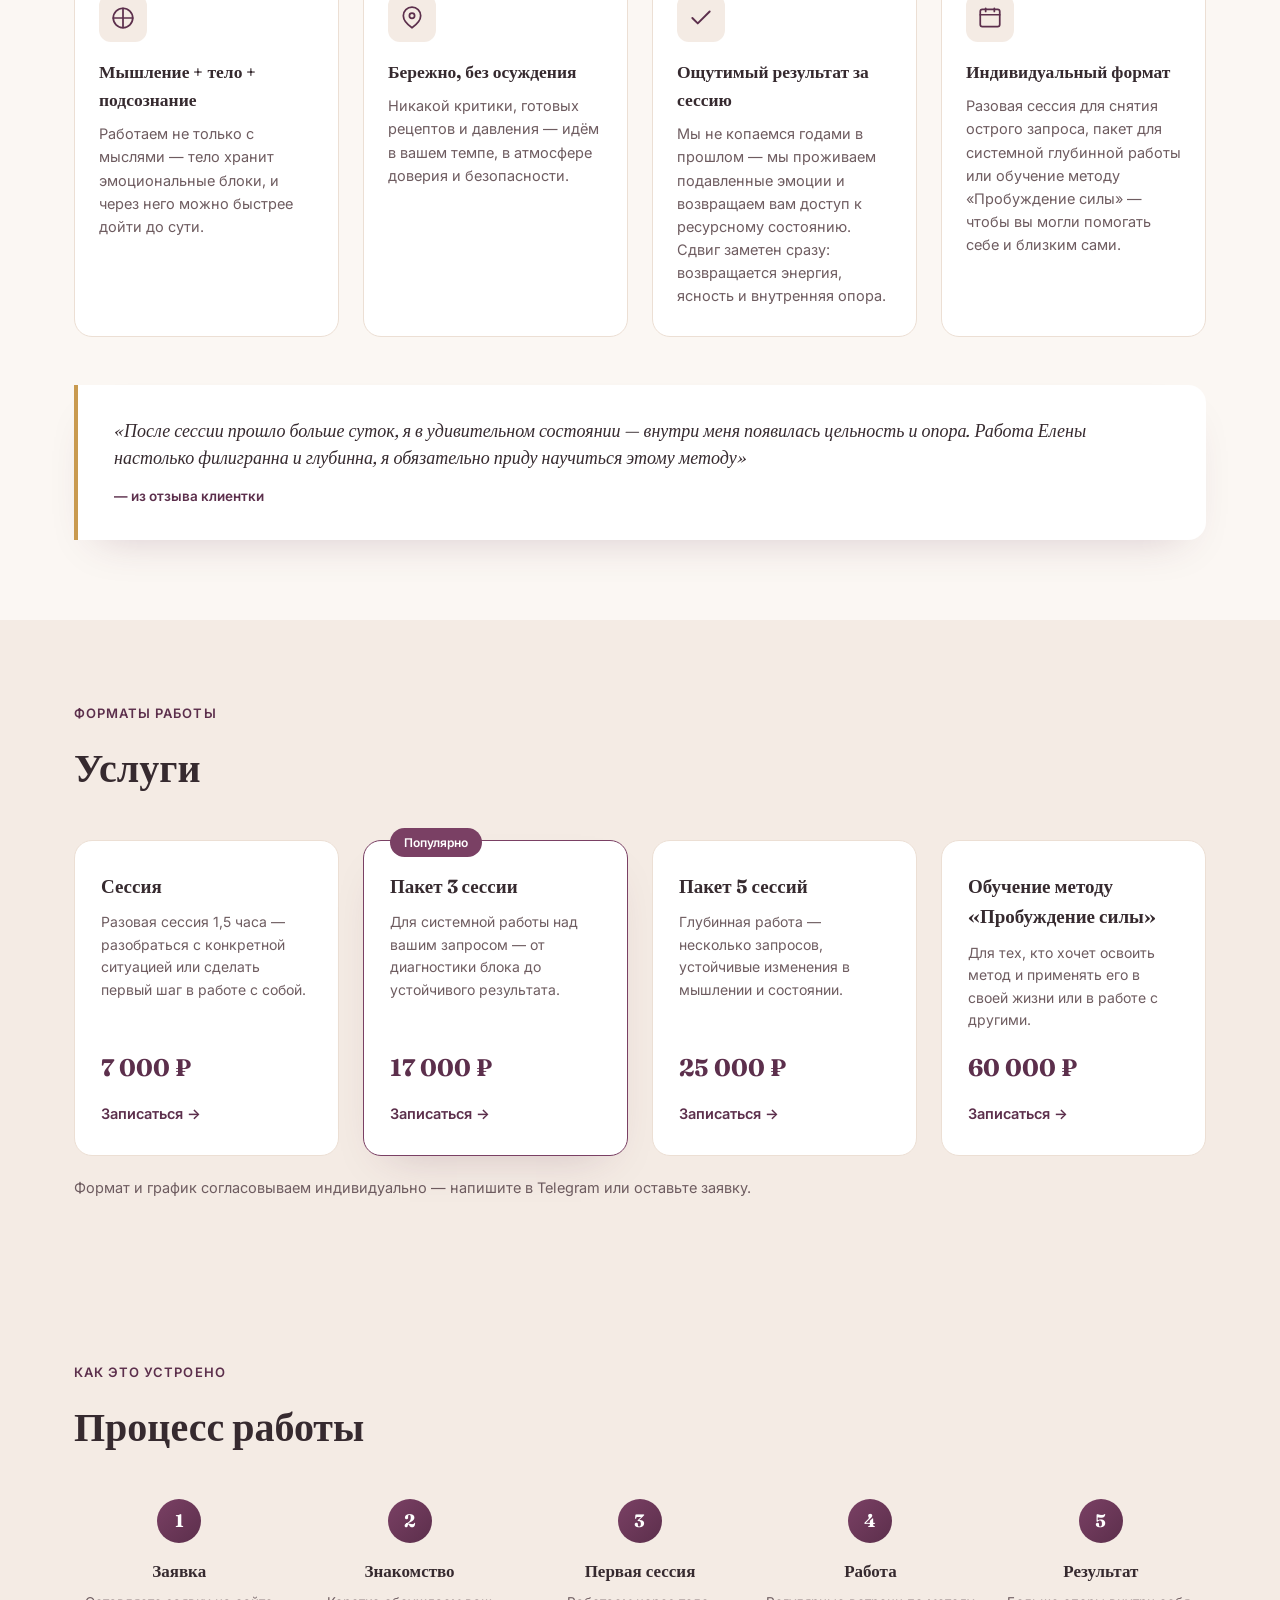
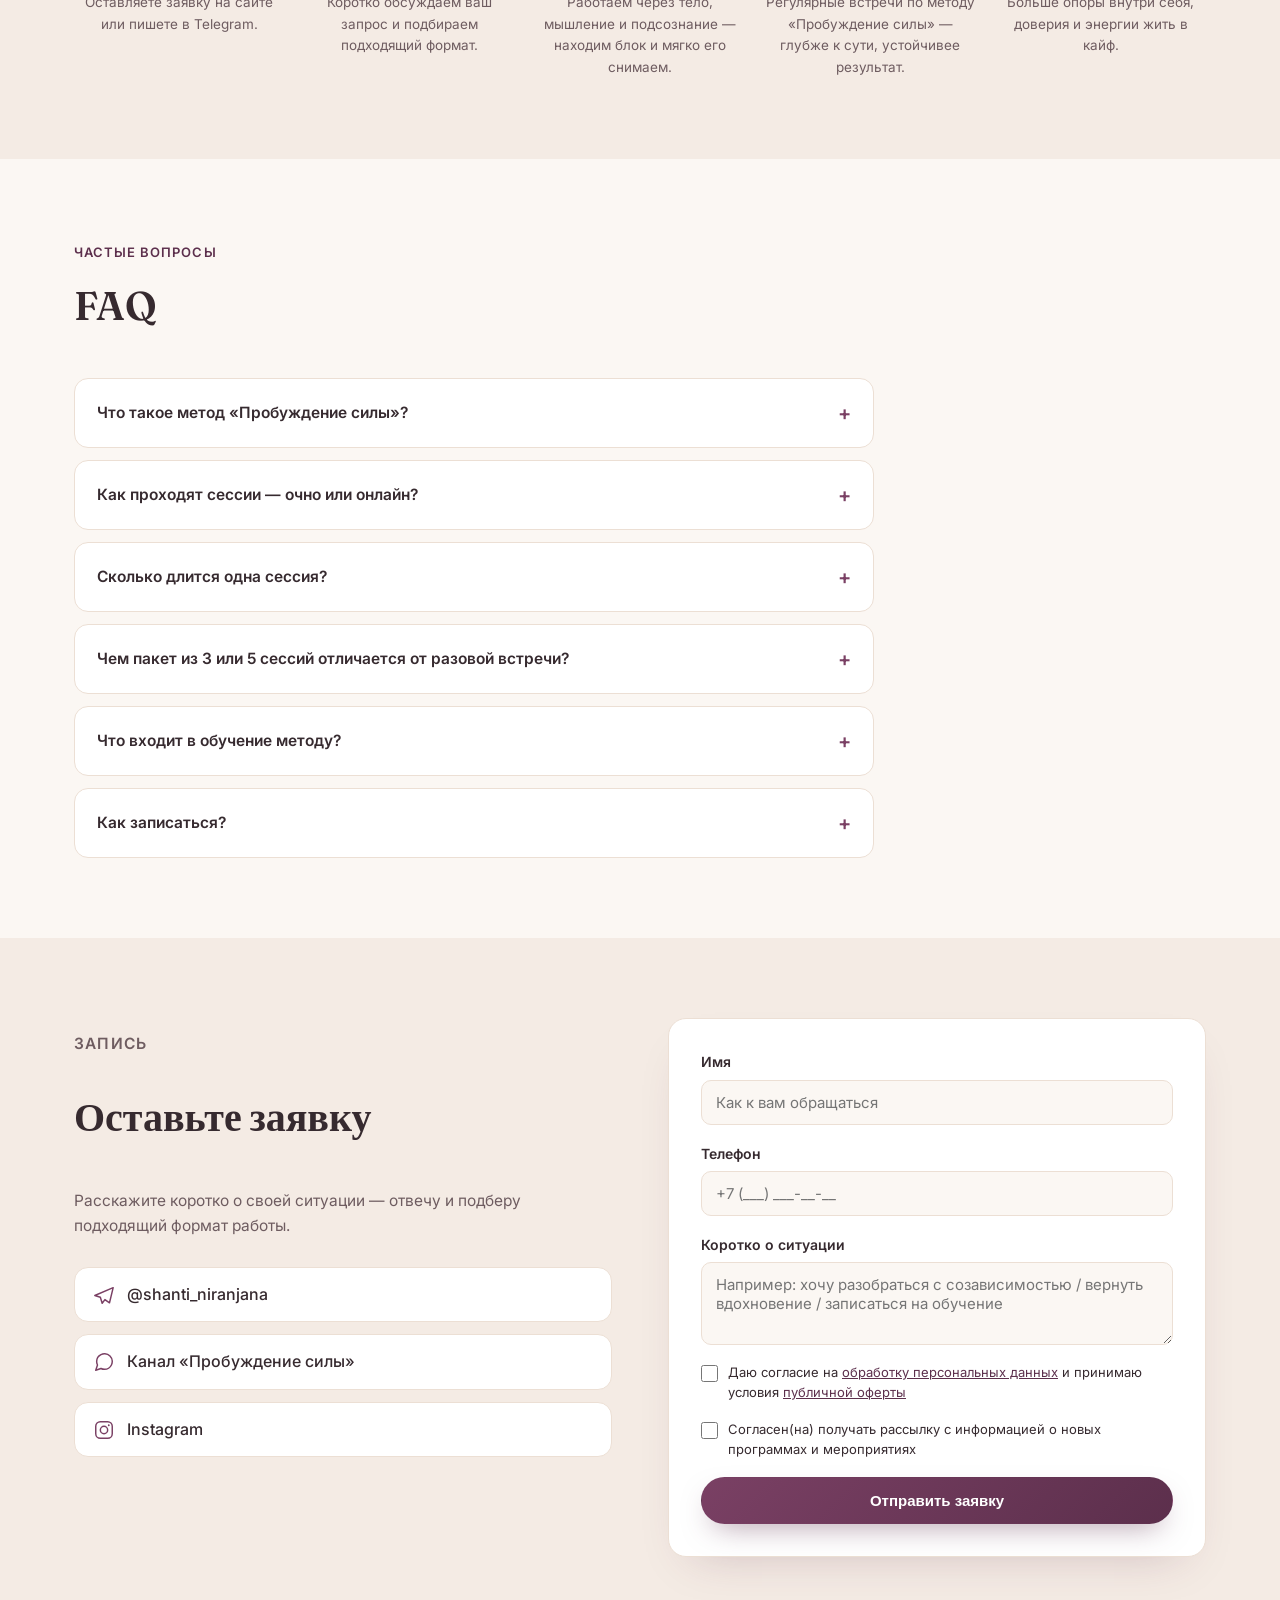
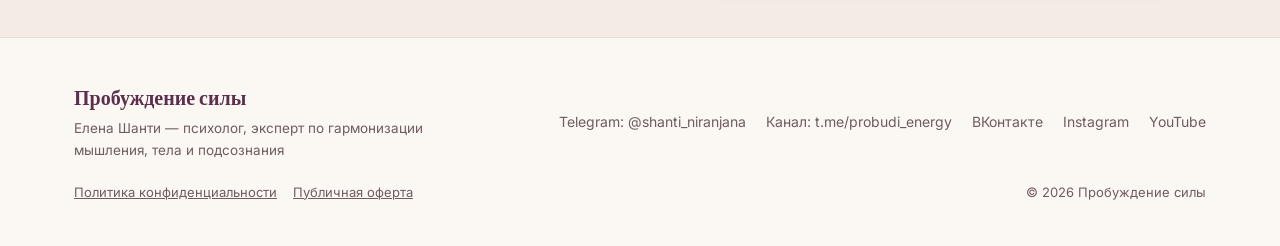
==== commit db098991: "update: правки клиента — новые тексты hero/about/method, блок 'кому подходит', цены сессий, фото и а" ====
--- a/index.html
+++ b/index.html
@@ -21,8 +21,8 @@
     <nav class="nav" id="nav">
       <a href="#about">Обо мне</a>
       <a href="#method">Метод</a>
+      <a href="#audience">Кому подходит</a>
       <a href="#services">Услуги</a>
-      <a href="#price">Цены</a>
       <a href="#process">Как проходит</a>
       <a href="#faq">Вопросы</a>
       <a href="#contact">Контакты</a>
@@ -47,62 +47,77 @@
     <div class="container hero__inner">
       <div class="hero__content">
         <p class="eyebrow">Психолог · авторский метод «Пробуждение силы»</p>
-        <h1>Верните себе <span>тепло, опору и целостность</span></h1>
-        <p class="hero__lead">Я — Елена Шанти, психолог, работаю с мышлением, телом и подсознанием. Помогаю женщинам снять внутренние блоки и страхи, исцелить детские травмы, выйти из созависимости и вернуть контакт с собой — чтобы снова жить в кайф.</p>
+        <h1>Узнайте <span>глубинную первопричину</span> своих проблем</h1>
+        <p class="hero__lead">Восстановите внутреннюю опору и целостность, верните себе авторство своей жизни. Я — Елена Шанти, психолог, работаю с мышлением, телом и подсознанием по авторскому методу «Пробуждение силы».</p>
         <div class="hero__cta">
           <a href="#form" class="btn btn--primary">Записаться на сессию</a>
           <a href="https://t.me/shanti_niranjana" target="_blank" rel="noopener" class="btn btn--ghost">Написать в Telegram</a>
         </div>
-        <div class="hero__stats">
-          <div class="stat">
-            <span class="stat__num">1</span>
-            <span class="stat__label">авторский метод «Пробуждение силы»</span>
-          </div>
-          <div class="stat">
-            <span class="stat__num" data-target="4">0</span>
-            <span class="stat__label">формата работы — от сессии до обучения</span>
-          </div>
-          <div class="stat">
-            <span class="stat__num">40</span><span class="stat__suffix"> мин</span>
-            <span class="stat__label">хватает, чтобы почувствовать сдвиг</span>
-          </div>
-        </div>
       </div>
       <div class="hero__card">
         <div class="hero__card-badge">Метод «Пробуждение силы»</div>
         <ul class="hero__card-list">
-          <li>Работа через тело, мышление и подсознание — а не только разговор</li>
-          <li>Бережно, без осуждения и готовых шаблонов</li>
-          <li>Для тех, кто хочет вернуть себе опору, доверие и вдохновение</li>
+          <li>Работа через тело, мышление и подсознание — бережно, без осуждения и давления</li>
+          <li>Для тех, кто готов перестать бороться с собой и намерен быстро и качественно изменить свою жизнь</li>
         </ul>
-        <div class="hero__card-quote">«Новая философия — всего за 40 минут переход из тяжёлого состояния в проживание и исцеление» — из отзыва клиентки</div>
+        <div class="hero__card-quote">«Это гениальный метод — простой и естественный, в котором произошло попадание в саму суть, и самое главное — со мной остался этот навык, после одной сессии я применяю его сама. Это как накормить нищего или дать ему удочку и научить ловить рыбку» — из отзыва клиентки</div>
       </div>
     </div>
   </section>
 
   <!-- ОБО МНЕ -->
   <section class="about" id="about">
-    <div class="container">
-      <p class="section-eyebrow">Обо мне и о том, кому я помогаю</p>
-      <h2 class="section-title">Меня зовут Елена Шанти</h2>
-      <p class="about__text">Я психолог, работаю на стыке классической психологии, телесных практик и работы с подсознанием. Возвращаю женщинам самих себя — через исцеление детских травм, восстановление самоценности и выход из созависимости. Разработала авторский метод «Пробуждение силы», который сочетает работу с мышлением, телом и глубинными эмоциональными блоками.</p>
-
+    <div class="container about__inner">
+      <div class="about__text-col">
+        <p class="section-eyebrow">Обо мне и о том, кому я помогаю</p>
+        <h2 class="section-title">Меня зовут Елена Шанти</h2>
+        <p class="about__text">Я психолог, работаю на стыке когнитивно-поведенческой терапии, телесных практик и работы с мышлением. Помогаю людям устранять последствия детских психотравм, подсознательные блоки, которые не дают добиться успеха в жизни. Разработала авторский метод «Пробуждение силы», который сочетает работу с мышлением, телом и подсознанием.</p>
+      </div>
+      <div class="about__photo">
+        <img src="assets/elena-photo.jpg" alt="Елена Шанти" loading="lazy">
+      </div>
+    </div>
+  </section>
+
+  <!-- КОМУ ПОДХОДИТ -->
+  <section class="audience-section" id="audience">
+    <div class="container">
+      <p class="section-eyebrow">Кому подходит метод</p>
+      <h2 class="section-title">Метод «Пробуждение силы» подходит вам, если:</h2>
       <div class="audience">
         <div class="audience__card">
+          <div class="audience__num">1</div>
           <div class="audience__icon">
             <svg width="28" height="28" viewBox="0 0 24 24" fill="none"><path d="M12 21s-7-4.35-9.5-8.5C.5 8.5 3 4.5 7 4.5c2 0 3.5 1 5 3 1.5-2 3-3 5-3 4 0 6.5 4 4.5 8-2.5 4.15-9.5 8.5-9.5 8.5z" stroke="currentColor" stroke-width="1.6" stroke-linejoin="round"/></svg>
           </div>
           <h3>Вы застряли в старых сценариях</h3>
-          <p>Созависимость, недоверие к противоположному полу, родительские сценарии, которые мешают жить своей жизнью. Разберёмся, где блок, и мягко его снимем.</p>
+          <p>Созависимость, недоверие к противоположному полу, родительские установки, которые до сих пор управляют вашими решениями. Вы живёте не свою жизнь, а повторяете чужие сценарии. Мы найдём корневой блок и мягко, без травматизации, снимем его, освобождая пространство для ваших собственных выборов.</p>
         </div>
         <div class="audience__card">
+          <div class="audience__num">2</div>
           <div class="audience__icon">
             <svg width="28" height="28" viewBox="0 0 24 24" fill="none"><path d="M12 3v4M12 17v4M4.9 4.9l2.8 2.8M16.3 16.3l2.8 2.8M3 12h4M17 12h4M4.9 19.1l2.8-2.8M16.3 7.7l2.8-2.8" stroke="currentColor" stroke-width="1.6" stroke-linecap="round"/></svg>
           </div>
           <h3>Вы потеряли вдохновение и опору</h3>
-          <p>Тревога, ощущение, что «что-то не так», потеря творческой энергии и внутренней устойчивости. Работаем через тело и подсознание, чтобы вернуть ресурс.</p>
-        </div>
-      </div>
+          <p>Тревога без причины, ощущение, что «что-то не так», потеря творческой энергии и внутренней устойчивости. Вы словно плывёте по течению без огня внутри. Через работу с телом и подсознанием мы вернём вам доступ к ресурсному состоянию, чтобы вы снова чувствовали почву под ногами и желание действовать.</p>
+        </div>
+        <div class="audience__card">
+          <div class="audience__num">3</div>
+          <div class="audience__icon">
+            <svg width="28" height="28" viewBox="0 0 24 24" fill="none"><path d="M13 2 4 14h6l-1 8 9-12h-6l1-8z" stroke="currentColor" stroke-width="1.6" stroke-linejoin="round"/></svg>
+          </div>
+          <h3>Вы хотите расти, но энергия на нуле</h3>
+          <p>Вы хотите зарабатывать больше, но сил нет, выгораете, прокрастинируете. Ответственности много, расслабиться не получается, эмоциональные качели мешают двигаться вперёд. Мы уберём внутренние тормоза, восстановим энергию и научим вас действовать из состояния силы, а не напряжения.</p>
+        </div>
+      </div>
+    </div>
+  </section>
+
+  <!-- АРТ-ОБРАЗ -->
+  <section class="art-banner">
+    <div class="container art-banner__inner">
+      <img src="assets/awakening-art.jpg" alt="Пробуждение силы — путь от тяжёлого состояния к свету" loading="lazy">
+      <p class="art-banner__caption">Пробуждение силы — путь от тяжести старых сценариев к свету и целостности</p>
     </div>
   </section>
 
@@ -124,23 +139,28 @@
             <svg width="26" height="26" viewBox="0 0 24 24" fill="none"><path d="M12 21c4.97-3.4 8-7.03 8-11a8 8 0 10-16 0c0 3.97 3.03 7.6 8 11z" stroke="currentColor" stroke-width="1.6" stroke-linejoin="round"/><circle cx="12" cy="10" r="2.4" stroke="currentColor" stroke-width="1.6"/></svg>
           </div>
           <h3>Бережно, без осуждения</h3>
-          <p>Никакой критики и готовых рецептов — идём в вашем темпе, в атмосфере доверия и безопасности.</p>
+          <p>Никакой критики, готовых рецептов и давления — идём в вашем темпе, в атмосфере доверия и безопасности.</p>
         </div>
         <div class="principle">
           <div class="principle__icon">
             <svg width="26" height="26" viewBox="0 0 24 24" fill="none"><path d="M4 12l5 5L20 6" stroke="currentColor" stroke-width="1.8" stroke-linecap="round" stroke-linejoin="round"/></svg>
           </div>
           <h3>Ощутимый результат за сессию</h3>
-          <p>Проживаем подавленные эмоции и выходим в ресурсное состояние — сдвиг заметен уже на первой встрече.</p>
+          <p>Мы не копаемся годами в прошлом — мы проживаем подавленные эмоции и возвращаем вам доступ к ресурсному состоянию. Сдвиг заметен сразу: возвращается энергия, ясность и внутренняя опора.</p>
         </div>
         <div class="principle">
           <div class="principle__icon">
             <svg width="26" height="26" viewBox="0 0 24 24" fill="none"><rect x="3" y="4" width="18" height="16" rx="2" stroke="currentColor" stroke-width="1.6"/><path d="M3 9h18M8 3v3M16 3v3" stroke="currentColor" stroke-width="1.6" stroke-linecap="round"/></svg>
           </div>
           <h3>Индивидуальный формат</h3>
-          <p>Разовая сессия, пакет для системной работы или обучение методу — подберём под вашу ситуацию.</p>
-        </div>
-      </div>
+          <p>Разовая сессия для снятия острого запроса, пакет для системной глубинной работы или обучение методу «Пробуждение силы» — чтобы вы могли помогать себе и близким сами.</p>
+        </div>
+      </div>
+
+      <blockquote class="quote-block">
+        <p>«После сессии прошло больше суток, я в удивительном состоянии — внутри меня появилась цельность и опора. Работа Елены настолько филигранна и глубинна, я обязательно приду научиться этому методу»</p>
+        <cite>— из отзыва клиентки</cite>
+      </blockquote>
     </div>
   </section>
 
@@ -152,53 +172,28 @@
       <div class="grid-4">
         <div class="service">
           <h3>Сессия</h3>
-          <p>Разовая консультация 1 час — разобраться с конкретной ситуацией или сделать первый шаг в работе с собой.</p>
-          <div class="service__price">6 000 ₽</div>
+          <p>Разовая сессия 1,5 часа — разобраться с конкретной ситуацией или сделать первый шаг в работе с собой.</p>
+          <div class="service__price">7 000 ₽</div>
           <a href="#form" class="service__link">Записаться →</a>
         </div>
         <div class="service service--accent">
           <span class="service__badge">Популярно</span>
           <h3>Пакет 3 сессии</h3>
-          <p>Для системной работы над одним запросом — от диагностики блока до устойчивого результата.</p>
-          <div class="service__price">16 000 ₽</div>
+          <p>Для системной работы над вашим запросом — от диагностики блока до устойчивого результата.</p>
+          <div class="service__price">17 000 ₽</div>
           <a href="#form" class="service__link">Записаться →</a>
         </div>
         <div class="service">
           <h3>Пакет 5 сессий</h3>
-          <p>Глубинная работа — несколько тем, устойчивые изменения в мышлении и состоянии.</p>
-          <div class="service__price">26 000 ₽</div>
+          <p>Глубинная работа — несколько запросов, устойчивые изменения в мышлении и состоянии.</p>
+          <div class="service__price">25 000 ₽</div>
           <a href="#form" class="service__link">Записаться →</a>
         </div>
         <div class="service">
           <h3>Обучение методу «Пробуждение силы»</h3>
-          <p>Для тех, кто хочет освоить метод и применять его — в своей жизни или в работе с другими.</p>
+          <p>Для тех, кто хочет освоить метод и применять его в своей жизни или в работе с другими.</p>
           <div class="service__price">60 000 ₽</div>
           <a href="#form" class="service__link">Записаться →</a>
-        </div>
-      </div>
-    </div>
-  </section>
-
-  <!-- ПРАЙС -->
-  <section class="price" id="price">
-    <div class="container">
-      <p class="section-eyebrow">Стоимость</p>
-      <h2 class="section-title">Цены</h2>
-      <div class="price__table">
-        <div class="price__row price__row--head">
-          <span>Формат</span><span>Что входит</span><span>Стоимость</span>
-        </div>
-        <div class="price__row">
-          <span>Сессия</span><span>1 час, разовая встреча по методу «Пробуждение силы»</span><span>6 000 ₽</span>
-        </div>
-        <div class="price__row">
-          <span>Пакет · 3 сессии</span><span>Системная работа над одним запросом</span><span>16 000 ₽</span>
-        </div>
-        <div class="price__row">
-          <span>Пакет · 5 сессий</span><span>Глубинная работа, несколько тем</span><span>26 000 ₽</span>
-        </div>
-        <div class="price__row">
-          <span>Обучение методу</span><span>Полное обучение методу «Пробуждение силы»</span><span>60 000 ₽</span>
         </div>
       </div>
       <p class="price__note">Формат и график согласовываем индивидуально — напишите в Telegram или оставьте заявку.</p>
@@ -248,7 +243,7 @@
       <div class="faq__list">
         <details class="faq__item">
           <summary>Что такое метод «Пробуждение силы»?</summary>
-          <p>Авторский метод работы с мышлением, телом и подсознанием: мы находим эмоциональный блок, проживаем его через телесные ощущения и выходим в ресурсное состояние. Подробнее — в Telegram-канале t.me/probudi_energy.</p>
+          <p>Авторский метод управления своим состоянием и реальностью, который помогает выйти из состояния слабости, разрозненности и апатии в состояние силы, центрированности и потока. Работая с телом, мышлением и подсознанием, метод убирает внутренние конфликты, трансформирует ограничивающие убеждения и запускает процесс осознанного творчества своей судьбы.</p>
         </details>
         <details class="faq__item">
           <summary>Как проходят сессии — очно или онлайн?</summary>
@@ -256,7 +251,7 @@
         </details>
         <details class="faq__item">
           <summary>Сколько длится одна сессия?</summary>
-          <p>Стандартная сессия — 1 час, точные детали уточняются при записи.</p>
+          <p>Стандартная сессия — 1,5 часа, точные детали уточняются при записи.</p>
         </details>
         <details class="faq__item">
           <summary>Чем пакет из 3 или 5 сессий отличается от разовой встречи?</summary>
@@ -264,7 +259,7 @@
         </details>
         <details class="faq__item">
           <summary>Что входит в обучение методу?</summary>
-          <p>Полное обучение методу «Пробуждение силы» — для тех, кто хочет применять его в своей жизни или в работе с другими. Подробности и даты старта уточняйте в Telegram.</p>
+          <p>Полное обучение методу «Пробуждение силы» — для тех, кто хочет применять его в своей жизни или в работе с другими. Подробности и формат обучения уточняйте в Telegram.</p>
         </details>
         <details class="faq__item">
           <summary>Как записаться?</summary>
@@ -310,8 +305,15 @@
           <span>Коротко о ситуации</span>
           <textarea name="comment" rows="3" placeholder="Например: хочу разобраться с созависимостью / вернуть вдохновение / записаться на обучение"></textarea>
         </label>
+        <label class="form__checkbox">
+          <input type="checkbox" name="consent_pd" required>
+          <span>Даю согласие на <a href="privacy.html" target="_blank" rel="noopener">обработку персональных данных</a> и принимаю условия <a href="oferta.html" target="_blank" rel="noopener">публичной оферты</a></span>
+        </label>
+        <label class="form__checkbox">
+          <input type="checkbox" name="consent_ads">
+          <span>Согласен(на) получать рассылку с информацией о новых программах и мероприятиях</span>
+        </label>
         <button type="submit" class="btn btn--primary btn--block">Отправить заявку</button>
-        <p class="form__hint">Нажимая кнопку, вы соглашаетесь с обработкой персональных данных.</p>
       </form>
     </div>
   </section>
@@ -331,6 +333,10 @@
       <a href="https://instagram.com/shanti_niranjana" target="_blank" rel="noopener">Instagram</a>
       <a href="https://youtube.com/@shanti_niranjana" target="_blank" rel="noopener">YouTube</a>
     </div>
+    <div class="footer__docs">
+      <a href="privacy.html">Политика конфиденциальности</a>
+      <a href="oferta.html">Публичная оферта</a>
+    </div>
     <div class="footer__copy">
       <span>© <span id="year"></span> Пробуждение силы</span>
     </div>
@@ -341,6 +347,11 @@
   <svg width="26" height="26" viewBox="0 0 24 24" fill="none"><path d="M22 4L2 12.5l6 2 2 6.5 3-4 5 3.5L22 4z" stroke="currentColor" stroke-width="1.7" stroke-linejoin="round"/></svg>
 </a>
 
+<div class="cookie-banner" id="cookieBanner">
+  <p>Мы используем cookie для корректной работы сайта и аналитики. Продолжая пользоваться сайтом, вы соглашаетесь с их использованием — подробнее в <a href="privacy.html">политике конфиденциальности</a>.</p>
+  <button type="button" id="cookieAccept" class="btn btn--primary btn--sm">Хорошо</button>
+</div>
+
 <script src="script.js"></script>
 </body>
 </html>
--- a/styles.css
+++ b/styles.css
@@ -183,13 +183,38 @@
 
 /* ABOUT */
 .about { padding: 70px 0; background: var(--bg-alt); }
-.about__text { font-size: 16.5px; color: var(--ink-soft); max-width: 780px; margin-bottom: 48px; }
-.audience { display: grid; grid-template-columns: 1fr 1fr; gap: 28px; }
+.about__inner { display: grid; grid-template-columns: 1.3fr 0.9fr; gap: 48px; align-items: center; }
+.about__text { font-size: 16.5px; color: var(--ink-soft); }
+.about__photo img {
+  width: 100%;
+  border-radius: var(--radius);
+  box-shadow: var(--shadow);
+  border: 1px solid var(--border);
+  aspect-ratio: 3/4;
+  object-fit: cover;
+}
+
+/* AUDIENCE / КОМУ ПОДХОДИТ */
+.audience-section { padding: 80px 0; }
+.audience { display: grid; grid-template-columns: repeat(3, 1fr); gap: 28px; }
 .audience__card {
   background: var(--surface);
   border-radius: var(--radius);
-  padding: 30px 28px;
-  border: 1px solid var(--border);
+  padding: 32px 28px;
+  border: 1px solid var(--border);
+  position: relative;
+}
+.audience__num {
+  position: absolute;
+  top: -14px; left: 28px;
+  width: 30px; height: 30px;
+  border-radius: 50%;
+  background: linear-gradient(135deg, var(--accent), var(--accent-dark));
+  color: #fff;
+  font-family: var(--font-head);
+  font-weight: 700;
+  font-size: 14px;
+  display: flex; align-items: center; justify-content: center;
 }
 .audience__icon {
   width: 52px; height: 52px;
@@ -197,10 +222,40 @@
   background: linear-gradient(135deg, rgba(122,64,100,0.12), rgba(201,154,79,0.12));
   color: var(--accent-dark);
   display: flex; align-items: center; justify-content: center;
-  margin-bottom: 18px;
-}
-.audience__card h3 { font-family: var(--font-head); font-size: 20px; margin-bottom: 10px; }
-.audience__card p { font-size: 15px; color: var(--ink-soft); }
+  margin: 10px 0 18px;
+}
+.audience__card h3 { font-family: var(--font-head); font-size: 19px; margin-bottom: 10px; }
+.audience__card p { font-size: 14.5px; color: var(--ink-soft); }
+
+/* ART BANNER */
+.art-banner { padding: 0 0 80px; }
+.art-banner__inner { max-width: 480px; margin: 0 auto; text-align: center; }
+.art-banner__inner img {
+  width: 100%;
+  border-radius: var(--radius);
+  box-shadow: var(--shadow);
+  border: 1px solid var(--border);
+}
+.art-banner__caption { margin-top: 16px; font-size: 14px; color: var(--ink-soft); font-style: italic; }
+
+/* QUOTE BLOCK */
+.quote-block {
+  margin-top: 48px;
+  padding: 32px 36px;
+  background: var(--surface);
+  border-left: 4px solid var(--gold);
+  border-radius: 0 var(--radius) var(--radius) 0;
+  box-shadow: var(--shadow);
+}
+.quote-block p {
+  font-family: var(--font-head);
+  font-style: italic;
+  font-size: 18px;
+  color: var(--ink);
+  line-height: 1.5;
+  margin-bottom: 12px;
+}
+.quote-block cite { font-size: 13.5px; color: var(--accent-dark); font-style: normal; font-weight: 600; }
 
 /* PRINCIPLES */
 .principles { padding: 80px 0; }
@@ -358,6 +413,25 @@
 .form input:focus, .form textarea:focus { outline: none; border-color: var(--accent); }
 .form__hint { font-size: 12.5px; color: var(--ink-soft); text-align: center; }
 
+.form__checkbox {
+  flex-direction: row !important;
+  align-items: flex-start;
+  gap: 10px !important;
+  font-size: 13px !important;
+  font-weight: 400 !important;
+  color: var(--ink-soft);
+  line-height: 1.5;
+  cursor: pointer;
+}
+.form__checkbox input[type="checkbox"] {
+  width: 17px; height: 17px;
+  margin-top: 2px;
+  flex-shrink: 0;
+  accent-color: var(--accent);
+  cursor: pointer;
+}
+.form__checkbox a { color: var(--accent-dark); text-decoration: underline; }
+
 /* FOOTER */
 .footer { padding: 44px 0; border-top: 1px solid var(--border); }
 .footer__inner {
@@ -371,7 +445,34 @@
 .footer__links { display: flex; gap: 20px; flex-wrap: wrap; }
 .footer__links a { font-size: 14px; color: var(--ink-soft); }
 .footer__links a:hover { color: var(--accent-dark); }
+.footer__docs { display: flex; gap: 16px; flex-wrap: wrap; }
+.footer__docs a { font-size: 13px; color: var(--ink-soft); text-decoration: underline; }
+.footer__docs a:hover { color: var(--accent-dark); }
 .footer__copy { font-size: 13px; color: var(--ink-soft); }
+
+/* COOKIE BANNER */
+.cookie-banner {
+  position: fixed;
+  left: 20px; right: 20px; bottom: 20px;
+  max-width: 640px;
+  margin: 0 auto;
+  background: var(--surface);
+  border: 1px solid var(--border);
+  border-radius: 16px;
+  box-shadow: var(--shadow);
+  padding: 18px 22px;
+  display: flex;
+  align-items: center;
+  gap: 18px;
+  flex-wrap: wrap;
+  z-index: 95;
+  transform: translateY(140%);
+  transition: transform 0.4s ease;
+}
+.cookie-banner.is-visible { transform: translateY(0); }
+.cookie-banner p { font-size: 13px; color: var(--ink-soft); flex: 1; min-width: 220px; }
+.cookie-banner a { color: var(--accent-dark); text-decoration: underline; }
+.cookie-banner .btn { flex-shrink: 0; }
 
 /* FAB */
 .fab {
@@ -415,6 +516,8 @@
   .hero__inner { grid-template-columns: 1fr; }
   .hero__card { order: -1; }
   .grid-4 { grid-template-columns: repeat(2, 1fr); }
+  .about__inner { grid-template-columns: 1fr; }
+  .about__photo { max-width: 320px; margin: 0 auto; }
   .audience { grid-template-columns: 1fr; }
   .steps { grid-template-columns: repeat(2, 1fr); }
   .form-section__inner { grid-template-columns: 1fr; }
@@ -427,6 +530,7 @@
   .header__tg span { display: none; }
   .hero__stats { gap: 22px; }
   .grid-4 { grid-template-columns: 1fr; }
+  .cookie-banner { flex-direction: column; align-items: stretch; text-align: center; left: 12px; right: 12px; bottom: 12px; }
 }
 @media (max-width: 380px) {
   .logo__suffix { display: none; }
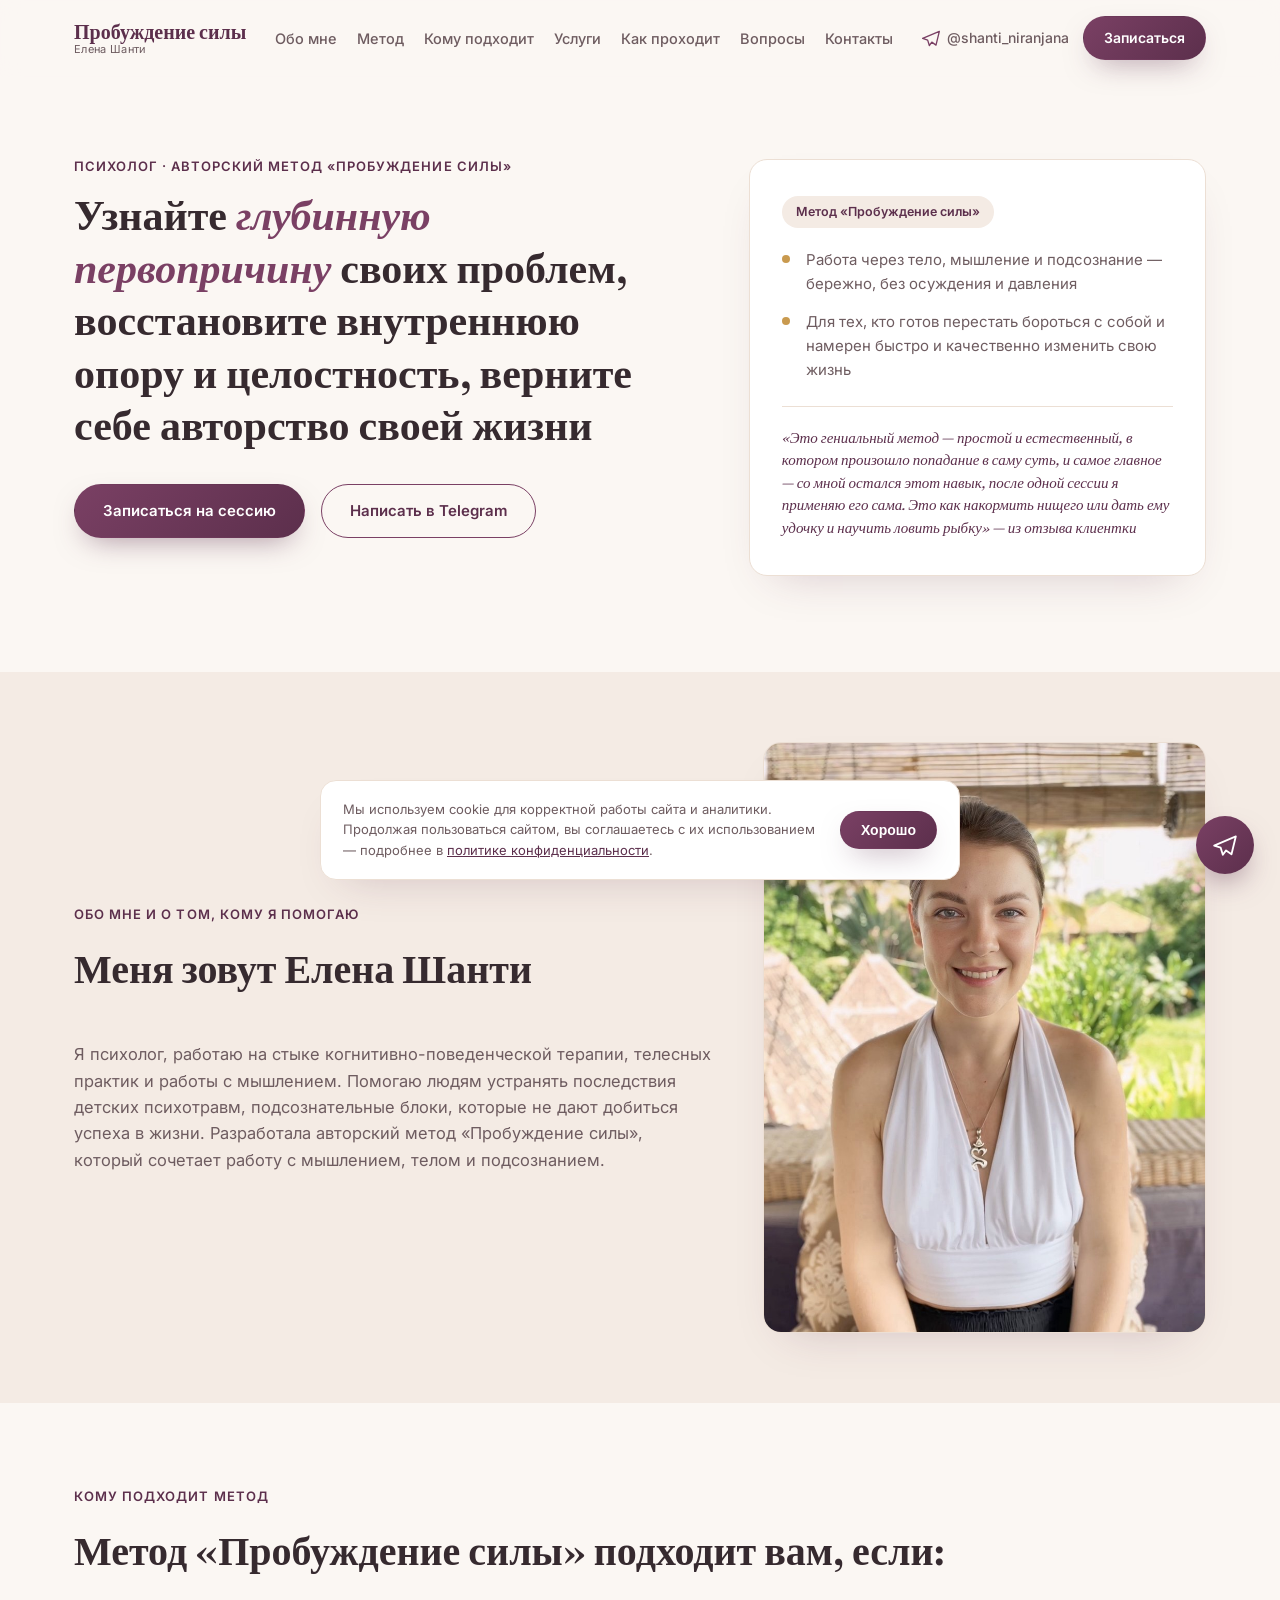
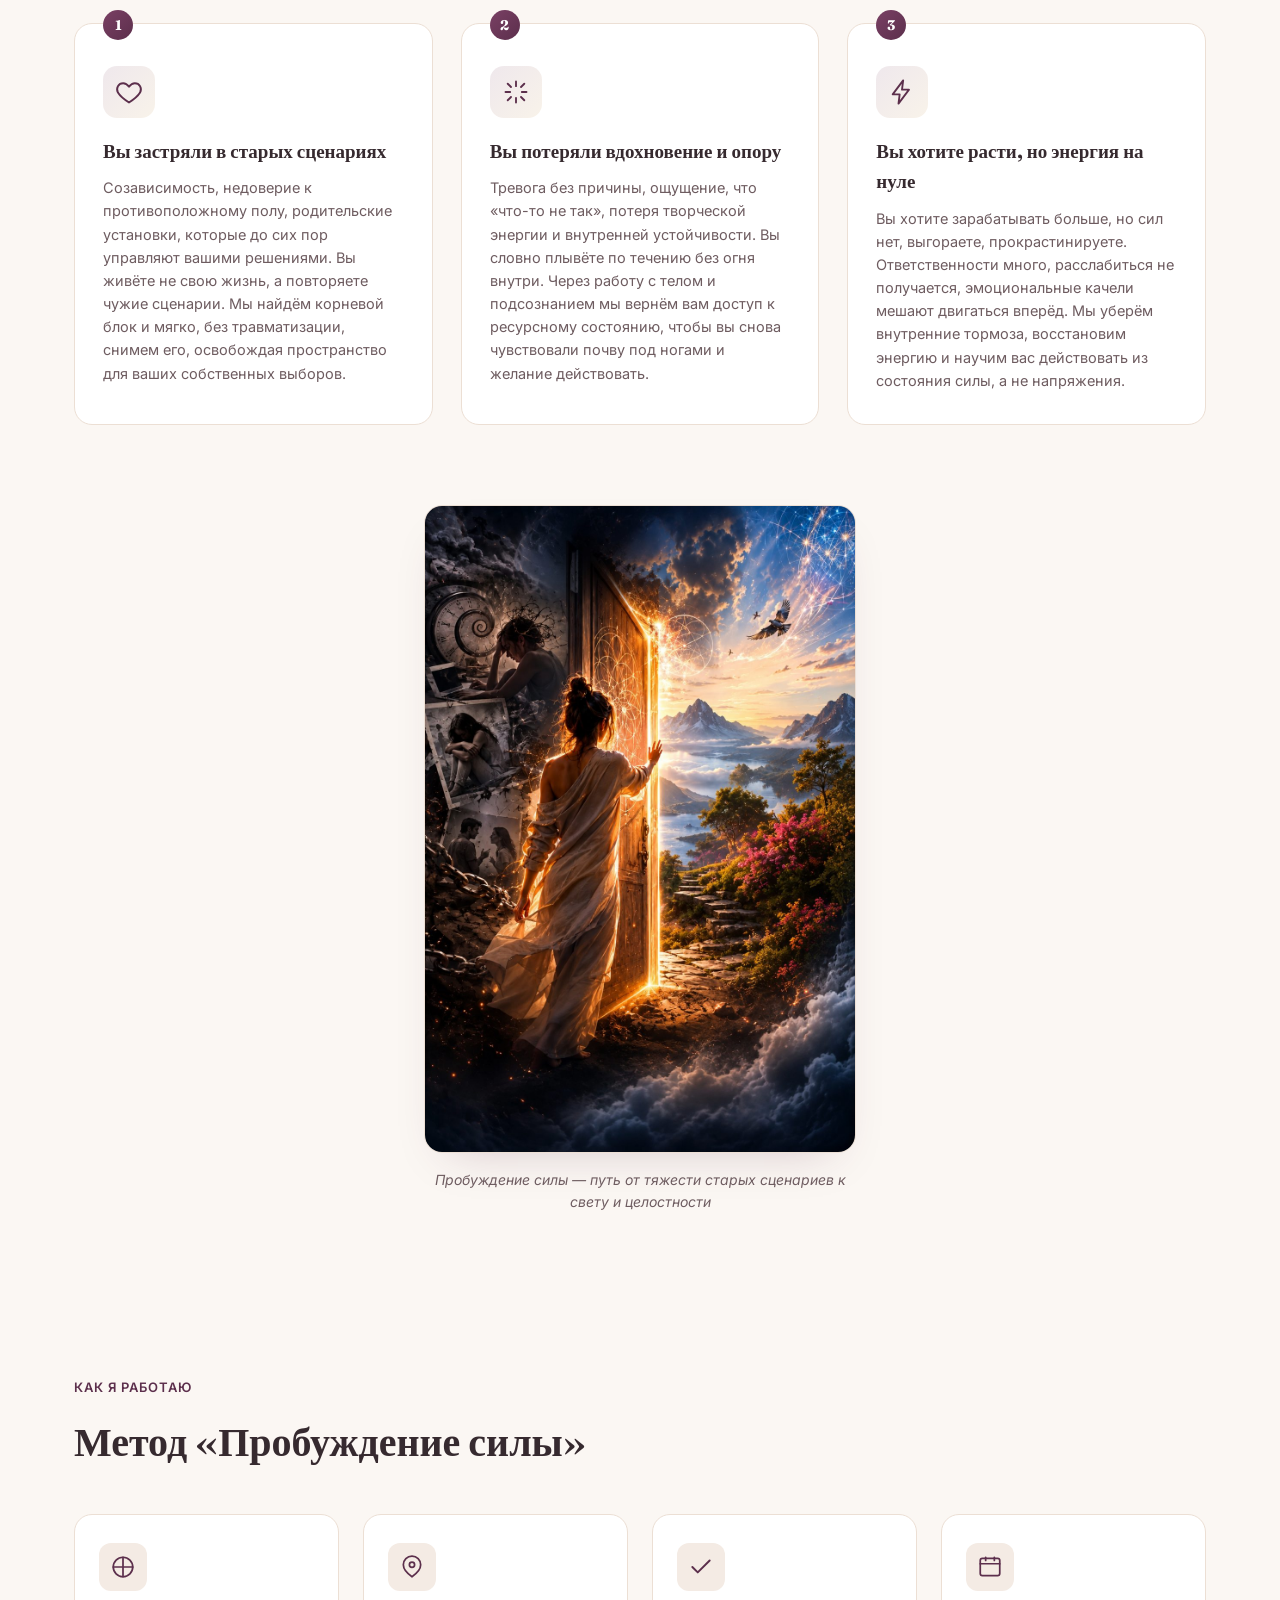
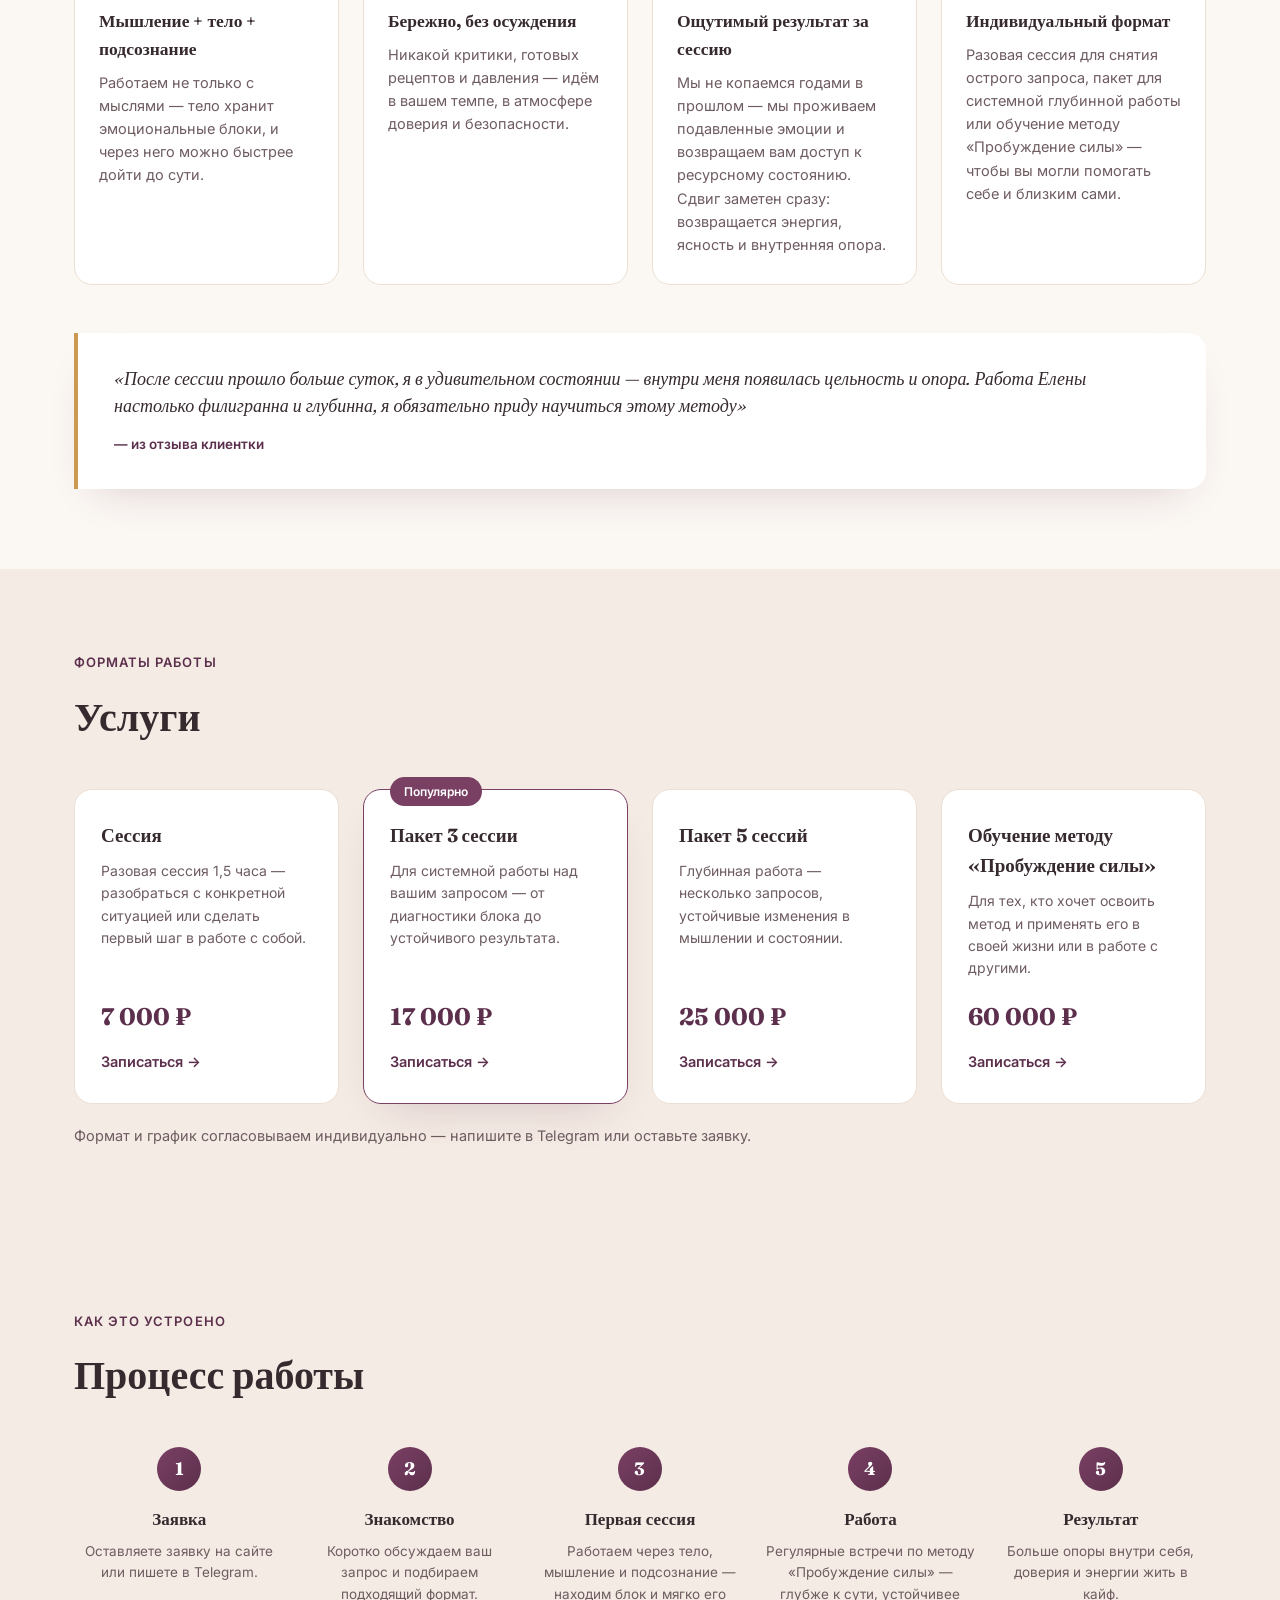
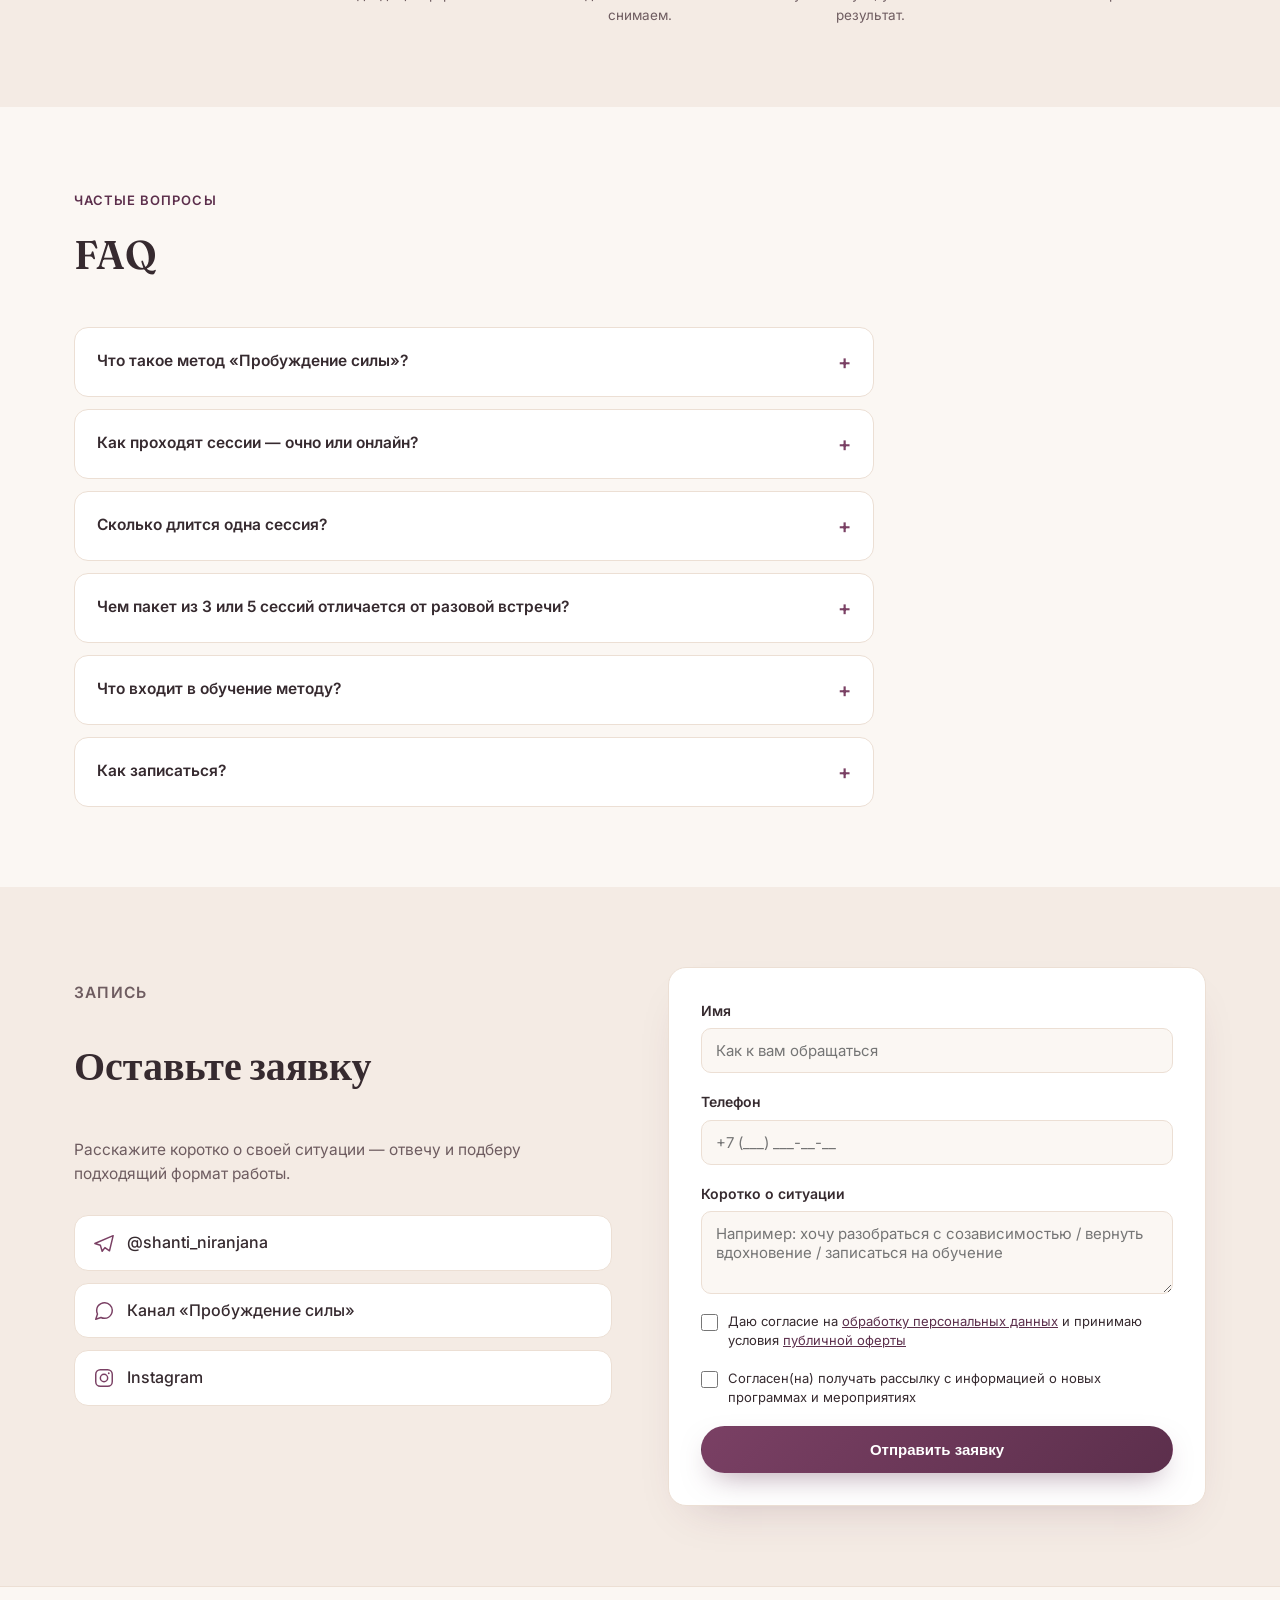
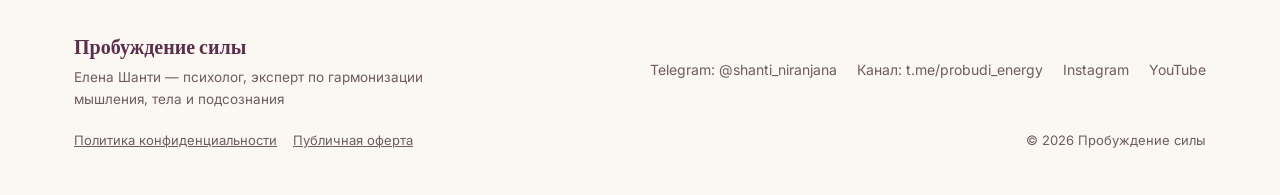
==== commit 0890596e: "fix: правки клиента — объединённый заголовок hero, убран ВК, починен скролл к форме, подписан бургер" ====
--- a/index.html
+++ b/index.html
@@ -34,8 +34,9 @@
       </a>
       <a href="#form" class="btn btn--primary btn--sm">Записаться</a>
     </div>
-    <button class="burger" id="burger" aria-label="Меню">
-      <span></span><span></span><span></span>
+    <button class="burger" id="burger" aria-label="Содержание">
+      <span class="burger__label">Содержание</span>
+      <span class="burger__icon"><span></span><span></span><span></span></span>
     </button>
   </div>
 </header>
@@ -47,8 +48,7 @@
     <div class="container hero__inner">
       <div class="hero__content">
         <p class="eyebrow">Психолог · авторский метод «Пробуждение силы»</p>
-        <h1>Узнайте <span>глубинную первопричину</span> своих проблем</h1>
-        <p class="hero__lead">Восстановите внутреннюю опору и целостность, верните себе авторство своей жизни. Я — Елена Шанти, психолог, работаю с мышлением, телом и подсознанием по авторскому методу «Пробуждение силы».</p>
+        <h1>Узнайте <span>глубинную первопричину</span> своих проблем, восстановите внутреннюю опору и целостность, верните себе авторство своей жизни</h1>
         <div class="hero__cta">
           <a href="#form" class="btn btn--primary">Записаться на сессию</a>
           <a href="https://t.me/shanti_niranjana" target="_blank" rel="noopener" class="btn btn--ghost">Написать в Telegram</a>
@@ -329,7 +329,6 @@
     <div class="footer__links">
       <a href="https://t.me/shanti_niranjana" target="_blank" rel="noopener">Telegram: @shanti_niranjana</a>
       <a href="https://t.me/probudi_energy" target="_blank" rel="noopener">Канал: t.me/probudi_energy</a>
-      <a href="https://vk.ru/club232272484" target="_blank" rel="noopener">ВКонтакте</a>
       <a href="https://instagram.com/shanti_niranjana" target="_blank" rel="noopener">Instagram</a>
       <a href="https://youtube.com/@shanti_niranjana" target="_blank" rel="noopener">YouTube</a>
     </div>
--- a/styles.css
+++ b/styles.css
@@ -29,6 +29,8 @@
 
 .container { max-width: 1180px; margin: 0 auto; padding: 0 24px; }
 
+section[id], main[id] { scroll-margin-top: 88px; }
+
 .section-eyebrow, .eyebrow {
   display: inline-block;
   font-size: 13px;
@@ -107,11 +109,13 @@
 .header__tg svg { color: var(--accent); }
 .header__tg:hover { color: var(--accent-dark); }
 
-.burger { display: none; flex-direction: column; justify-content: center; gap: 5px; width: 36px; height: 36px; background: none; border: none; cursor: pointer; }
-.burger span { display: block; height: 2px; width: 100%; background: var(--ink); border-radius: 2px; transition: 0.25s ease; }
-.burger.is-open span:nth-child(1) { transform: translateY(7px) rotate(45deg); }
-.burger.is-open span:nth-child(2) { opacity: 0; }
-.burger.is-open span:nth-child(3) { transform: translateY(-7px) rotate(-45deg); }
+.burger { display: none; align-items: center; gap: 10px; background: none; border: none; cursor: pointer; padding: 6px 4px; }
+.burger__label { font-size: 13.5px; font-weight: 600; color: var(--accent-dark); letter-spacing: 0.01em; }
+.burger__icon { display: flex; flex-direction: column; justify-content: center; gap: 5px; width: 26px; height: 20px; flex-shrink: 0; }
+.burger__icon span { display: block; height: 2px; width: 100%; background: var(--ink); border-radius: 2px; transition: 0.25s ease; }
+.burger.is-open .burger__icon span:nth-child(1) { transform: translateY(7px) rotate(45deg); }
+.burger.is-open .burger__icon span:nth-child(2) { opacity: 0; }
+.burger.is-open .burger__icon span:nth-child(3) { transform: translateY(-7px) rotate(-45deg); }
 
 /* HERO */
 .hero { padding: 76px 0 90px; overflow: hidden; }
@@ -123,11 +127,12 @@
 }
 .hero h1 {
   font-family: var(--font-head);
-  font-size: clamp(34px, 4.6vw, 54px);
-  font-weight: 600;
-  line-height: 1.15;
-  margin-bottom: 20px;
+  font-size: clamp(28px, 3.6vw, 42px);
+  font-weight: 600;
+  line-height: 1.25;
+  margin-bottom: 32px;
   color: var(--ink);
+  max-width: 620px;
 }
 .hero h1 span { color: var(--accent); font-style: italic; }
 .hero__lead { font-size: 17px; color: var(--ink-soft); max-width: 560px; margin-bottom: 32px; }
@@ -232,6 +237,8 @@
 .art-banner__inner { max-width: 480px; margin: 0 auto; text-align: center; }
 .art-banner__inner img {
   width: 100%;
+  aspect-ratio: 2 / 3;
+  object-fit: cover;
   border-radius: var(--radius);
   box-shadow: var(--shadow);
   border: 1px solid var(--border);
@@ -500,7 +507,7 @@
 }
 @media (max-width: 1100px) {
   .nav { display: none; }
-  .burger { display: flex; }
+  .burger { display: inline-flex; }
   .nav.is-open {
     display: flex;
     flex-direction: column;
@@ -528,6 +535,7 @@
 }
 @media (max-width: 560px) {
   .header__tg span { display: none; }
+  .burger__label { display: none; }
   .hero__stats { gap: 22px; }
   .grid-4 { grid-template-columns: 1fr; }
   .cookie-banner { flex-direction: column; align-items: stretch; text-align: center; left: 12px; right: 12px; bottom: 12px; }
